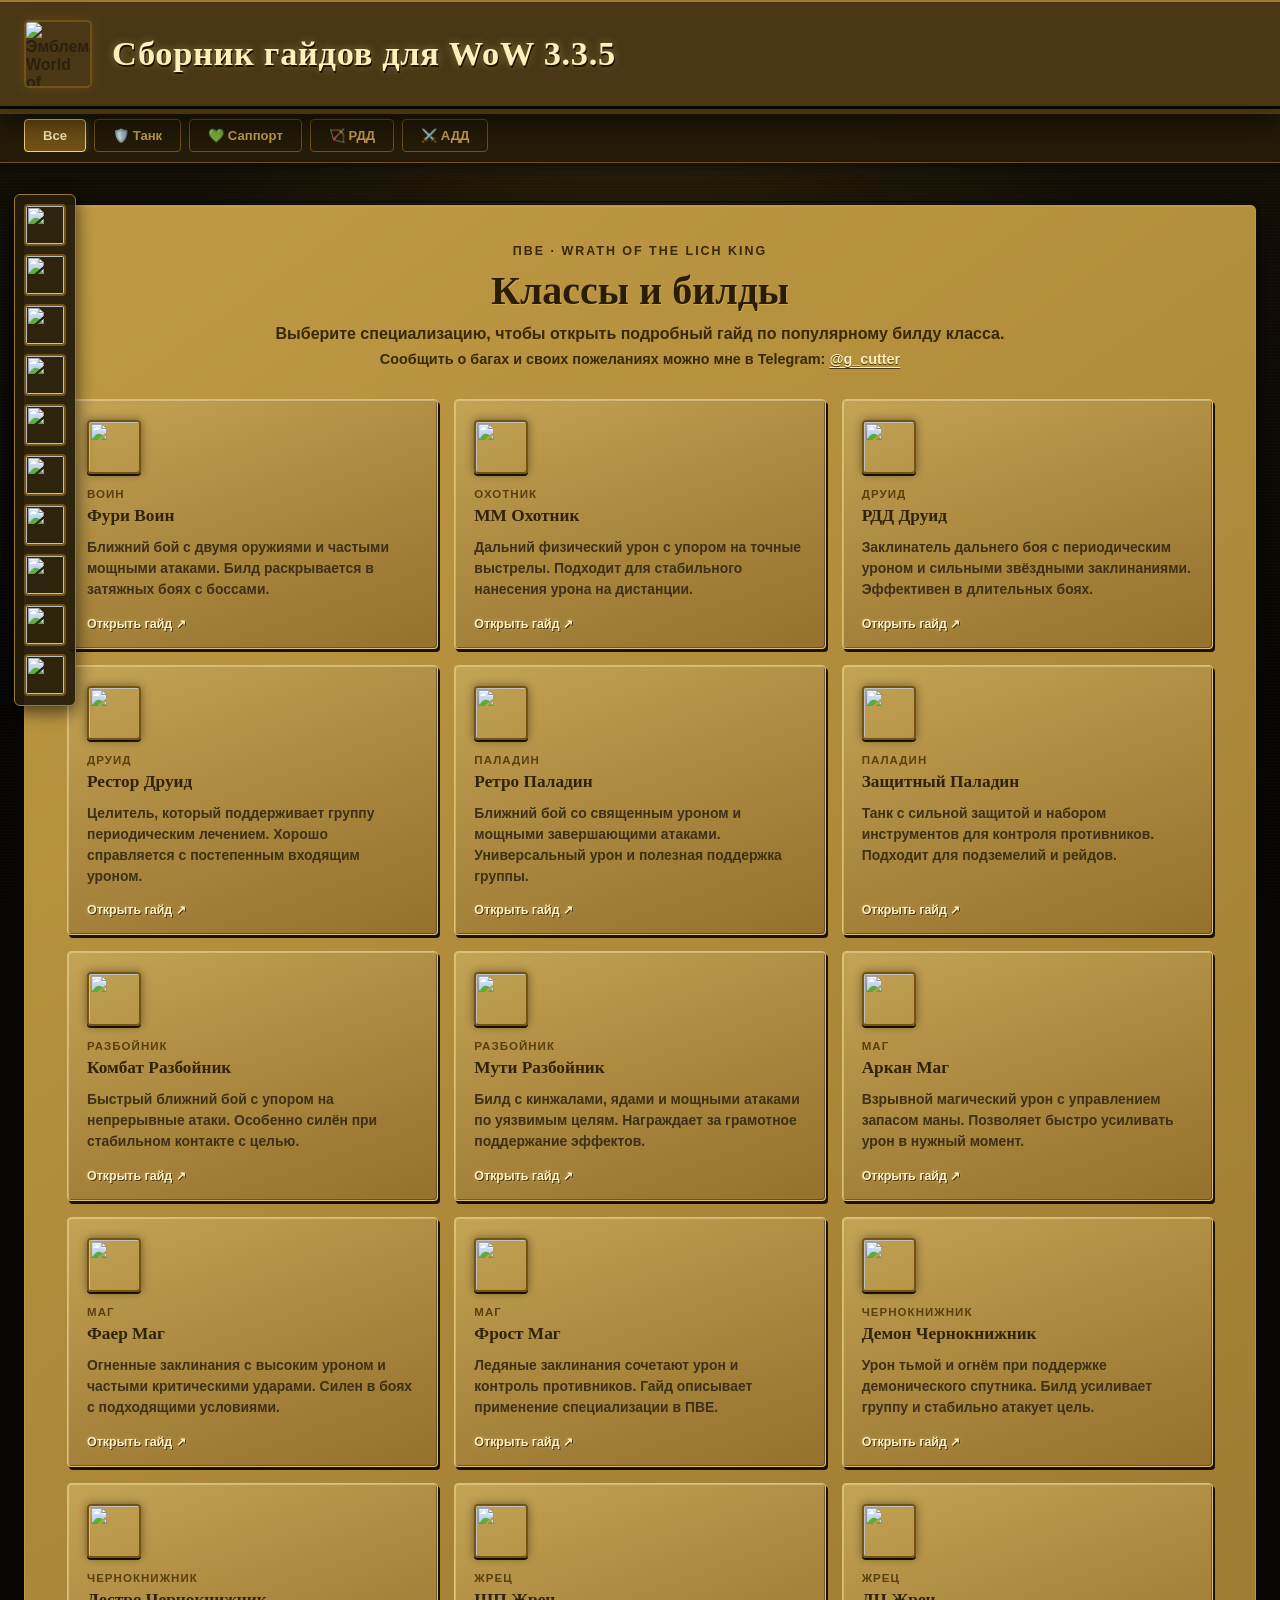
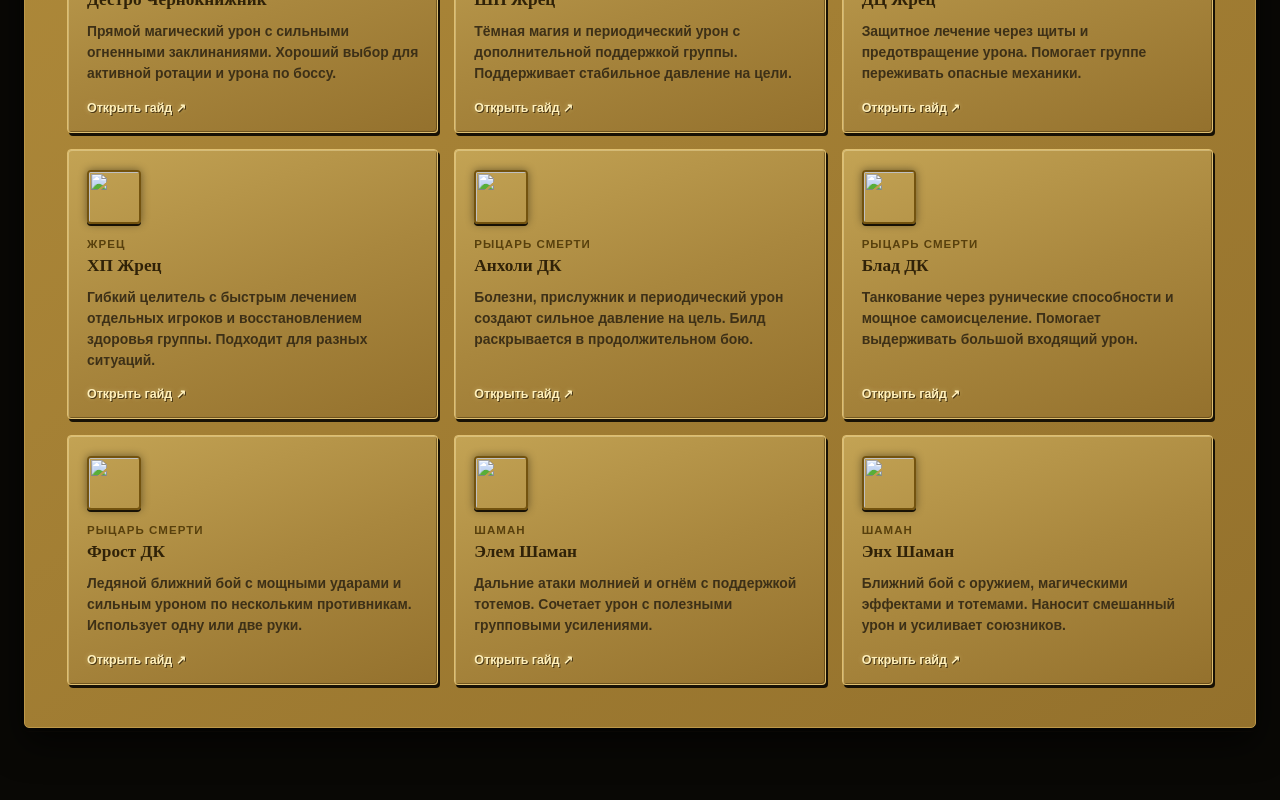
==== index.html @ 057e9c4b "added role searching" ====
<!DOCTYPE html>
<html lang="ru">
<head>
    <meta charset="UTF-8">
    <meta name="viewport" content="width=device-width, initial-scale=1.0">
    <meta name="theme-color" content="#101923">
    <link rel="icon" type="image/svg+xml" href="icon.svg">
    <title>Сборник гайдов для WoW 3.3.5</title>
    <link rel="stylesheet" href="style.css">
    <script src="guides.js" defer></script>
</head>
<body>
    <header class="site-header">
        <div class="header-content">
            <img
                class="site-icon"
                src="https://img.icons8.com/win10/1200/world-of-warcraft.jpg"
                alt="Эмблема World of Warcraft"
            >
            <h1>Сборник гайдов для WoW 3.3.5</h1>
        </div>
    </header>

    <div class="role-filters" id="role-filters" aria-label="Фильтр по роли">
        <div class="role-filters-content">
            <button class="role-btn active" data-role="all">Все</button>
            <button class="role-btn" data-role="танк">🛡️ Танк</button>
            <button class="role-btn" data-role="саппорт">💚 Саппорт</button>
            <button class="role-btn" data-role="рдд">🏹 РДД</button>
            <button class="role-btn" data-role="адд">⚔️ АДД</button>
        </div>
    </div>

    <nav class="class-nav" id="class-nav" aria-label="Переход к гайдам по классам"></nav>

    <main>
        <section class="guide-section" aria-labelledby="guides-title">
            <div class="section-heading">
                <p class="eyebrow">ПВЕ · Wrath of the Lich King</p>
                <h2 id="guides-title">Классы и билды</h2>
                <p class="section-description">Выберите специализацию, чтобы открыть подробный гайд по популярному билду класса.</p>
                <p class="contact-note">Сообщить о багах и своих пожеланиях можно мне в Telegram: <a href="https://t.me/g_cutter" target="_blank" rel="noopener noreferrer">@g_cutter</a></p>
            </div>
            <div class="guide-grid" id="guide-list" aria-label="Список гайдов"></div>
        </section>
    </main>
</body>
</html>
---- style.css ----
:root {
    color-scheme: dark;
    --gold: #775711;
    --gold-light: #2a1d07;
    --ink: #2b210d;
    --muted: #382808;
}

* { box-sizing: border-box; }

html { min-height: 100%; }

html:has(.class-nav-link) { scroll-behavior: smooth; }

body {
    min-height: 100vh;
    margin: 0;
    color: var(--ink);
    font-family: Verdana, Arial, sans-serif;
    font-weight: 600;
    background-color: #090805;
    background-image:
        radial-gradient(ellipse at 50% 0%, rgba(116, 82, 18, .24), transparent 52%),
        repeating-linear-gradient(0deg, rgba(214,170,66,.018) 0 1px, transparent 1px 3px),
        linear-gradient(180deg, #171207, #080704 76%);
    background-attachment: fixed;
}

.site-header {
    position: sticky;
    top: 0;
    z-index: 10;
    padding: 18px 24px;
    background: #493715;
    border-top: 2px solid #9a7a39;
    border-bottom: 3px solid #090704;
    box-shadow: 0 5px 0 rgba(139, 101, 25, .45), 0 12px 30px rgba(0, 0, 0, .65);
}

.role-filters {
    position: sticky;
    top: 109px;
    z-index: 9;
    padding: 10px 24px;
    background: rgba(38, 28, 9, .94);
    border-bottom: 1px solid #725314;
    box-shadow: 0 4px 12px rgba(0, 0, 0, .5);
    backdrop-filter: blur(6px);
}

.role-filters-content {
    width: min(1320px, 100%);
    margin: 0 auto;
    display: flex;
    gap: 8px;
    overflow-x: auto;
}

.role-btn {
    flex: 0 0 auto;
    padding: 8px 18px;
    border: 1px solid #725314;
    border-radius: 4px;
    background: transparent;
    color: #c9a24e;
    font-family: Verdana, Arial, sans-serif;
    font-size: .82rem;
    font-weight: 700;
    cursor: pointer;
    transition: background .15s, border-color .15s, color .15s;
    white-space: nowrap;
}

.role-btn:hover {
    background: rgba(114, 83, 20, .35);
    border-color: #f4d681;
    color: #fff0bb;
}

.role-btn.active {
    background: #725314;
    border-color: #f4d681;
    color: #fff0bb;
    box-shadow: 0 0 8px rgba(244, 214, 129, .25);
}

.role-btn:focus-visible {
    outline: 2px solid #f4d681;
    outline-offset: 2px;
}

.header-content {
    width: min(1320px, 100%);
    margin: 0 auto;
    display: flex;
    align-items: center;
    gap: 20px;
}

.site-icon {
    width: 68px;
    height: 68px;
    flex: 0 0 auto;
    object-fit: cover;
    border: 2px solid #725314;
    border-radius: 5px;
    box-shadow: 0 0 14px rgba(183, 137, 39, .2);
}

h1 {
    min-width: 0;
    margin: 0;
    color: #fff0bb;
    font: 800 clamp(1.25rem, 3vw, 2.15rem)/1.2 Georgia, 'Times New Roman', serif;
    text-shadow: 1px 2px #1b1305, 0 0 10px rgba(255, 222, 143, .35);
    letter-spacing: .02em;
}

main { padding: 42px 24px 72px; }

.class-nav {
    position: fixed;
    z-index: 9;
    top: 50%;
    left: 14px;
    display: flex;
    flex-direction: column;
    gap: 8px;
    max-height: calc(100vh - 32px);
    padding: 9px;
    overflow-y: auto;
    transform: translateY(-50%);
    background: rgba(38, 28, 9, .94);
    border: 1px solid #9a7a39;
    border-radius: 6px;
    box-shadow: 0 5px 18px rgba(0, 0, 0, .65);
}

.class-nav-link { display: block; width: 42px; height: 42px; border: 2px solid #725314; border-radius: 4px; }
.class-nav-link:hover, .class-nav-link:focus-visible { border-color: #f4d681; outline: 2px solid #f4d681; outline-offset: 2px; }
.class-nav-link img { display: block; width: 100%; height: 100%; border-radius: 2px; }
.guide-card[id] { scroll-margin-top: 160px; }

.guide-section {
    width: min(1320px, 100%);
    margin: 0 auto;
    padding: clamp(20px, 3vw, 38px);
    background: linear-gradient(145deg, #c09a43, #94712c);
    border: 1px solid #bd984a;
    outline: 1px solid #090704;
    outline-offset: 3px;
    border-radius: 5px;
    box-shadow: inset 0 1px rgba(255,232,178,.14), 0 15px 35px rgba(0, 0, 0, .65);
}

.section-heading { margin-bottom: 28px; text-align: center; }

.eyebrow {
    margin: 0 0 9px;
    color: #382808;
    font-size: .78rem;
    font-weight: 700;
    letter-spacing: .16em;
    text-transform: uppercase;
}

h2 {
    margin: 0;
    color: var(--gold-light);
    font: 700 clamp(1.7rem, 4vw, 2.5rem)/1.2 Georgia, 'Times New Roman', serif;
    text-shadow: 1px 1px rgba(237, 204, 133, .35);
}

.section-description { margin: 10px 0 0; color: var(--muted); font-weight: 700; }

.contact-note { margin: 8px 0 0; color: var(--muted); font-size: .9rem; font-weight: 700; }
.contact-note a { color: #fff0bb; text-decoration: underline; text-underline-offset: 3px; text-shadow: 0 1px #493715; }
.contact-note a:hover { color: #fff8da; }
.contact-note a:focus-visible { outline: 2px solid var(--gold-light); outline-offset: 3px; }

.guide-grid {
    display: grid;
    grid-template-columns: repeat(3, minmax(0, 1fr));
    gap: 16px;
    padding: 4px;
}

.guide-card {
    min-height: 250px;
    padding: 20px 19px 17px;
    display: flex;
    flex-direction: column;
    align-items: flex-start;
    color: var(--ink);
    text-decoration: none;
    background: linear-gradient(160deg, #c3a354, #a9873e 52%, #94712d);
    border: 1px solid #dfbf70;
    border-radius: 4px;
    box-shadow: inset 1px 1px rgba(255,242,196,.35), inset -1px -1px rgba(57,39,8,.45), 2px 3px 0 #171105;
    transition: transform .15s ease, border-color .15s ease, box-shadow .15s ease, filter .15s ease;
}

.guide-card:hover {
    transform: translateY(-2px);
    border-color: #f4d681;
    filter: brightness(1.07);
    box-shadow: inset 1px 1px rgba(255,242,196,.4), 0 0 13px rgba(181, 132, 29, .32), 2px 4px 0 #171105;
}

.guide-card:focus-visible { outline: 2px solid var(--gold-light); outline-offset: 3px; }

.guide-icon {
    width: 54px;
    height: 54px;
    margin-bottom: 14px;
    border: 2px solid #73530f;
    border-radius: 4px;
    box-shadow: 0 2px 0 #171105, 0 0 9px rgba(0,0,0,.45);
}

.guide-class {
    color: #58400d;
    font-size: .72rem;
    font-weight: 800;
    letter-spacing: .09em;
    text-transform: uppercase;
}

.guide-name {
    margin-top: 5px;
    color: #302208;
    font: 800 1.08rem/1.3 Georgia, 'Times New Roman', serif;
}

.guide-description { margin-top: 10px; color: #3d3017; font-size: .87rem; font-weight: 600; line-height: 1.5; }

.guide-action {
    margin-top: auto;
    padding-top: 15px;
    color: #fff0bb;
    font-size: .78rem;
    font-weight: 800;
    text-shadow: 1px 1px #493715, 0 0 5px rgba(255, 240, 187, .35);
}

.guide-card-text {
    display: flex;
    flex-direction: column;
    flex: 1 1 0%;
    min-width: 0;
}

@media (max-width: 760px) {
    .guide-grid { grid-template-columns: repeat(2, minmax(0, 1fr)); gap: 12px; }
    .class-nav { top: auto; right: 10px; bottom: 10px; left: 10px; flex-direction: row; justify-content: flex-start; max-height: none; overflow-x: auto; overflow-y: hidden; transform: none; }
    .class-nav-link { flex: 0 0 40px; width: 40px; height: 40px; }
    main { padding-bottom: 100px; }
}

@media (max-width: 600px) {
    .site-header { padding: 18px 16px; }
    .header-content { gap: 14px; }
    .site-icon { width: 54px; height: 54px; }
    .role-filters { top: 95px; padding: 8px 12px; }
    .role-btn { padding: 7px 14px; font-size: .78rem; }
    main { padding: 22px 12px 42px; }
    .guide-section { padding: 22px 14px 18px; }
    .section-heading { margin-bottom: 18px; }

    .guide-grid { grid-template-columns: 1fr; gap: 10px; }

    .guide-card {
        flex-direction: row;
        align-items: center;
        min-height: 0;
        padding: 14px;
        gap: 14px;
    }

    .guide-icon {
        width: 64px;
        height: 64px;
        flex: 0 0 64px;
        margin-bottom: 0;
        border-radius: 6px;
    }

    .guide-card-text {
        display: flex;
        flex-direction: column;
        min-width: 0;
        flex: 1 1 0%;
    }

    .guide-name { margin-top: 3px; font-size: 1rem; }
    .guide-description { margin-top: 6px; font-size: .82rem; }
    .guide-action { margin-top: 8px; padding-top: 0; }
}

@media (max-width: 480px) {
    .header-content { gap: 11px; }
    .site-icon { width: 46px; height: 46px; }
    h1 { font-size: clamp(1.1rem, 5vw, 1.4rem); }
    .role-filters { top: 87px; }
    .eyebrow { font-size: .68rem; }
    .section-description { font-size: .9rem; line-height: 1.45; }
    .guide-icon { width: 56px; height: 56px; flex-basis: 56px; }
}

@media (max-width: 390px) {
    .guide-icon { width: 48px; height: 48px; flex-basis: 48px; }
    .guide-name { font-size: .95rem; }
    .guide-description { font-size: .8rem; }
}

@media (prefers-reduced-motion: reduce) {
    html:has(.class-nav-link) { scroll-behavior: auto; }
    *, *::before, *::after { transition-duration: .01ms !important; }
}
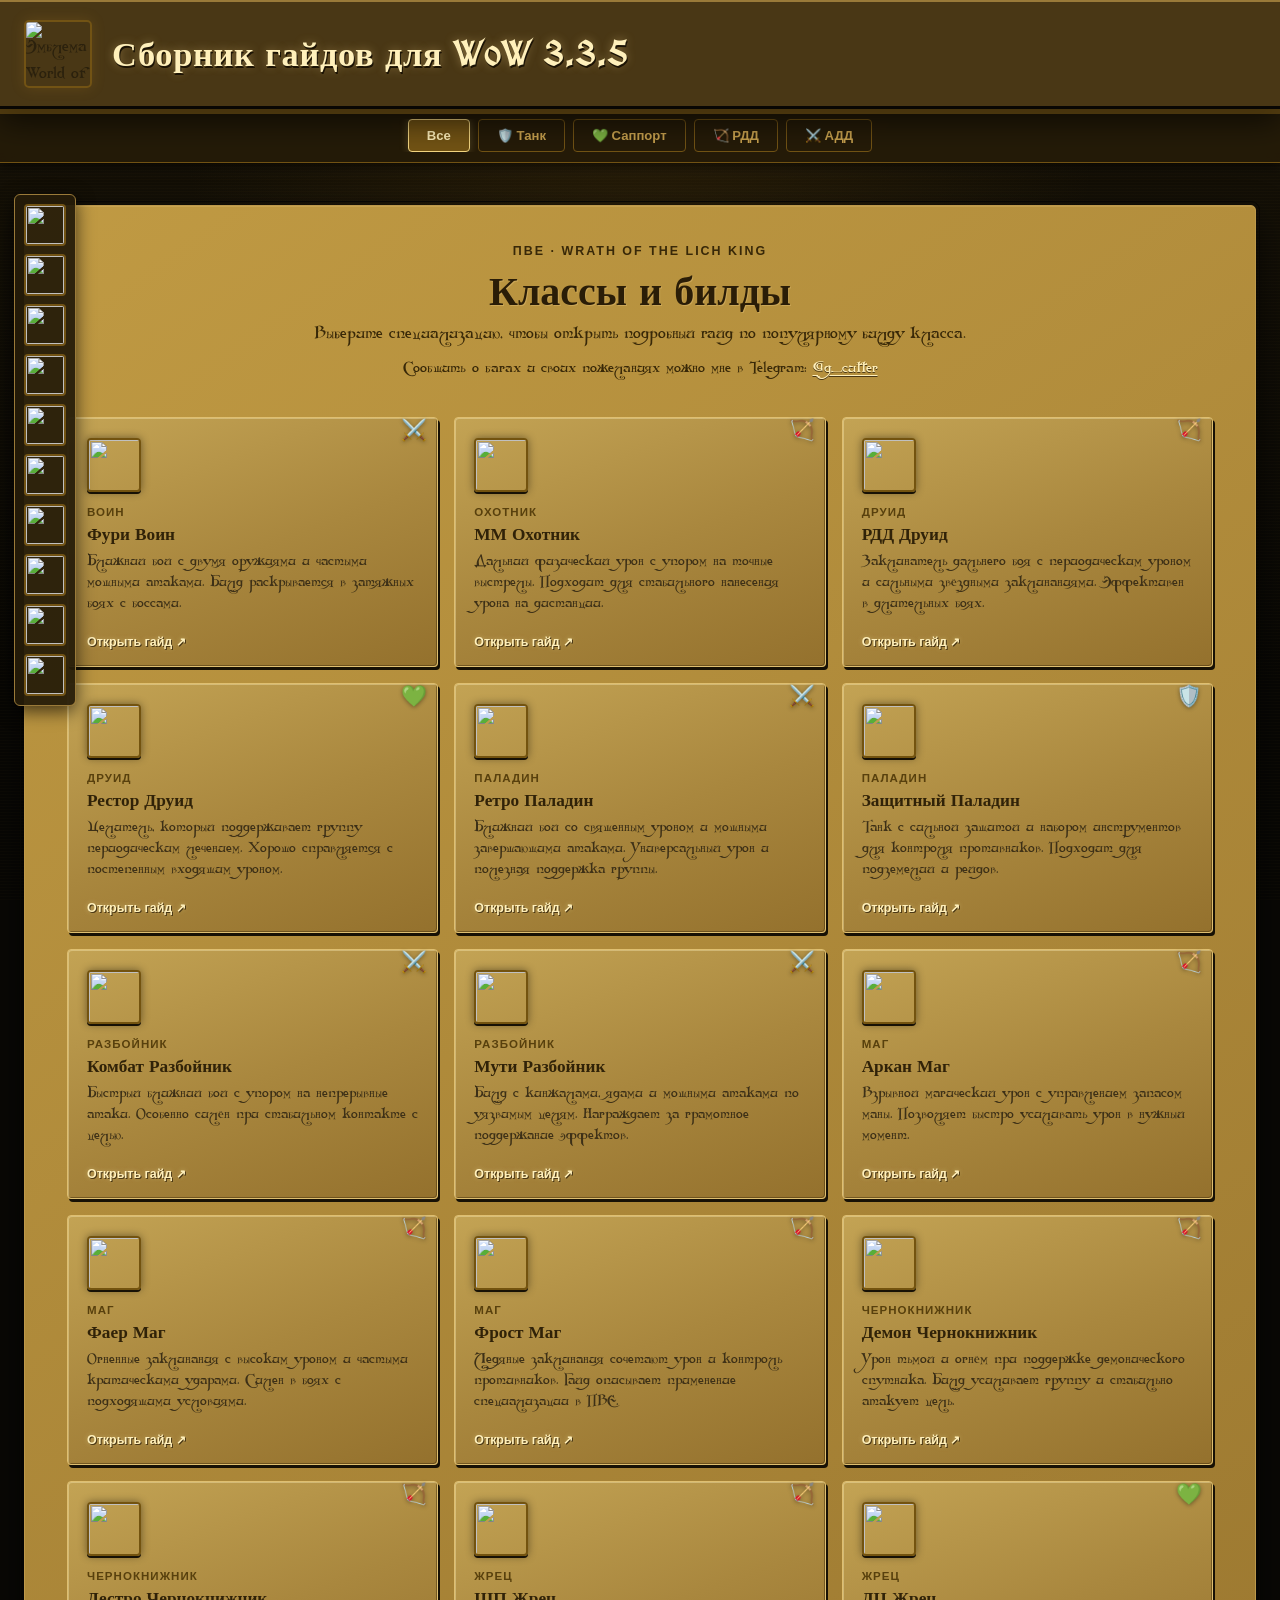
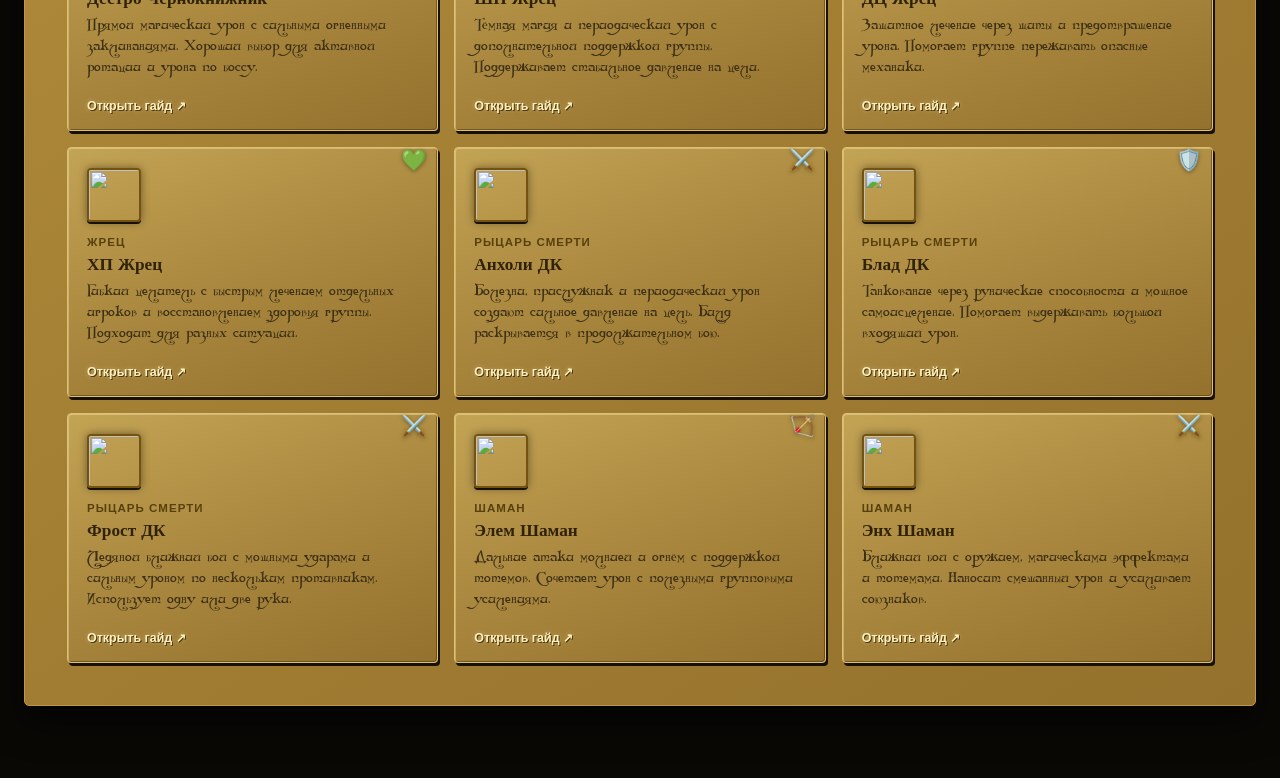
==== commit cb5786a1: "upgraded visuals" ====
--- a/index.html
+++ b/index.html
@@ -6,6 +6,10 @@
     <meta name="theme-color" content="#101923">
     <link rel="icon" type="image/svg+xml" href="icon.svg">
     <title>Сборник гайдов для WoW 3.3.5</title>
+    <link rel="preconnect" href="https://fonts.googleapis.com">
+    <link rel="preconnect" href="https://fonts.gstatic.com" crossorigin>
+    <link rel="stylesheet" href="https://fonts.googleapis.com/css2?family=Cinzel:wght@400;600;700;800;900&family=MedievalSharp&display=swap">
+    <link rel="preload" href="azerothcyrillic.ttf" as="font" type="font/ttf" crossorigin>
     <link rel="stylesheet" href="style.css">
     <script src="guides.js" defer></script>
 </head>
--- a/style.css
+++ b/style.css
@@ -1,9 +1,20 @@
+@font-face {
+    font-family: 'Azeroth Cyrillic';
+    src: local('Azeroth Cyrillic'), local('AzerothCyrillic'), url('azerothcyrillic.ttf') format('truetype');
+    font-weight: 100 900;
+    font-style: normal;
+    font-display: swap;
+}
+
 :root {
     color-scheme: dark;
     --gold: #775711;
     --gold-light: #2a1d07;
     --ink: #2b210d;
     --muted: #382808;
+    --font-title: 'Morpheus', 'MedievalSharp', Georgia, serif;
+    --font-body: 'Azeroth Cyrillic', 'Friz Quadrata TT', 'Cinzel', Georgia, serif;
+    --font-ui: 'Arial Narrow', 'Skurri', Arial, sans-serif;
 }
 
 * { box-sizing: border-box; }
@@ -16,7 +27,7 @@
     min-height: 100vh;
     margin: 0;
     color: var(--ink);
-    font-family: Verdana, Arial, sans-serif;
+    font-family: var(--font-body);
     font-weight: 600;
     background-color: #090805;
     background-image:
@@ -52,6 +63,7 @@
     width: min(1320px, 100%);
     margin: 0 auto;
     display: flex;
+    justify-content: center;
     gap: 8px;
     overflow-x: auto;
 }
@@ -63,7 +75,7 @@
     border-radius: 4px;
     background: transparent;
     color: #c9a24e;
-    font-family: Verdana, Arial, sans-serif;
+    font-family: var(--font-ui);
     font-size: .82rem;
     font-weight: 700;
     cursor: pointer;
@@ -111,7 +123,7 @@
     min-width: 0;
     margin: 0;
     color: #fff0bb;
-    font: 800 clamp(1.25rem, 3vw, 2.15rem)/1.2 Georgia, 'Times New Roman', serif;
+    font: 800 clamp(1.25rem, 3vw, 2.15rem)/1.2 var(--font-title);
     text-shadow: 1px 2px #1b1305, 0 0 10px rgba(255, 222, 143, .35);
     letter-spacing: .02em;
 }
@@ -158,6 +170,7 @@
 .eyebrow {
     margin: 0 0 9px;
     color: #382808;
+    font-family: var(--font-ui);
     font-size: .78rem;
     font-weight: 700;
     letter-spacing: .16em;
@@ -167,7 +180,7 @@
 h2 {
     margin: 0;
     color: var(--gold-light);
-    font: 700 clamp(1.7rem, 4vw, 2.5rem)/1.2 Georgia, 'Times New Roman', serif;
+    font: 700 clamp(1.7rem, 4vw, 2.5rem)/1.2 var(--font-title);
     text-shadow: 1px 1px rgba(237, 204, 133, .35);
 }
 
@@ -186,6 +199,7 @@
 }
 
 .guide-card {
+    position: relative;
     min-height: 250px;
     padding: 20px 19px 17px;
     display: flex;
@@ -220,6 +234,7 @@
 
 .guide-class {
     color: #58400d;
+    font-family: var(--font-ui);
     font-size: .72rem;
     font-weight: 800;
     letter-spacing: .09em;
@@ -229,7 +244,7 @@
 .guide-name {
     margin-top: 5px;
     color: #302208;
-    font: 800 1.08rem/1.3 Georgia, 'Times New Roman', serif;
+    font: 800 1.08rem/1.3 var(--font-title);
 }
 
 .guide-description { margin-top: 10px; color: #3d3017; font-size: .87rem; font-weight: 600; line-height: 1.5; }
@@ -238,9 +253,19 @@
     margin-top: auto;
     padding-top: 15px;
     color: #fff0bb;
+    font-family: var(--font-ui);
     font-size: .78rem;
     font-weight: 800;
     text-shadow: 1px 1px #493715, 0 0 5px rgba(255, 240, 187, .35);
+}
+
+.guide-role-badge {
+    position: absolute;
+    top: 10px;
+    right: 10px;
+    font-size: 1.3rem;
+    line-height: 1;
+    filter: drop-shadow(0 1px 2px rgba(0, 0, 0, .4));
 }
 
 .guide-card-text {
@@ -270,26 +295,36 @@
     .guide-grid { grid-template-columns: 1fr; gap: 10px; }
 
     .guide-card {
-        flex-direction: row;
-        align-items: center;
+        display: grid;
+        grid-template-columns: auto 1fr;
+        grid-template-rows: auto auto;
+        align-items: start;
         min-height: 0;
         padding: 14px;
-        gap: 14px;
+        gap: 4px 14px;
     }
 
+    .guide-role-badge {
+        position: static;
+        grid-column: 1;
+        grid-row: 1;
+        justify-self: center;
+        font-size: 1.15rem;
+    }
+
     .guide-icon {
+        grid-column: 1;
+        grid-row: 2;
         width: 64px;
         height: 64px;
-        flex: 0 0 64px;
         margin-bottom: 0;
         border-radius: 6px;
     }
 
     .guide-card-text {
-        display: flex;
-        flex-direction: column;
-        min-width: 0;
-        flex: 1 1 0%;
+        grid-column: 2;
+        grid-row: 1 / 3;
+        align-self: center;
     }
 
     .guide-name { margin-top: 3px; font-size: 1rem; }
@@ -304,11 +339,11 @@
     .role-filters { top: 87px; }
     .eyebrow { font-size: .68rem; }
     .section-description { font-size: .9rem; line-height: 1.45; }
-    .guide-icon { width: 56px; height: 56px; flex-basis: 56px; }
+    .guide-icon { width: 56px; height: 56px; }
 }
 
 @media (max-width: 390px) {
-    .guide-icon { width: 48px; height: 48px; flex-basis: 48px; }
+    .guide-icon { width: 48px; height: 48px; }
     .guide-name { font-size: .95rem; }
     .guide-description { font-size: .8rem; }
 }
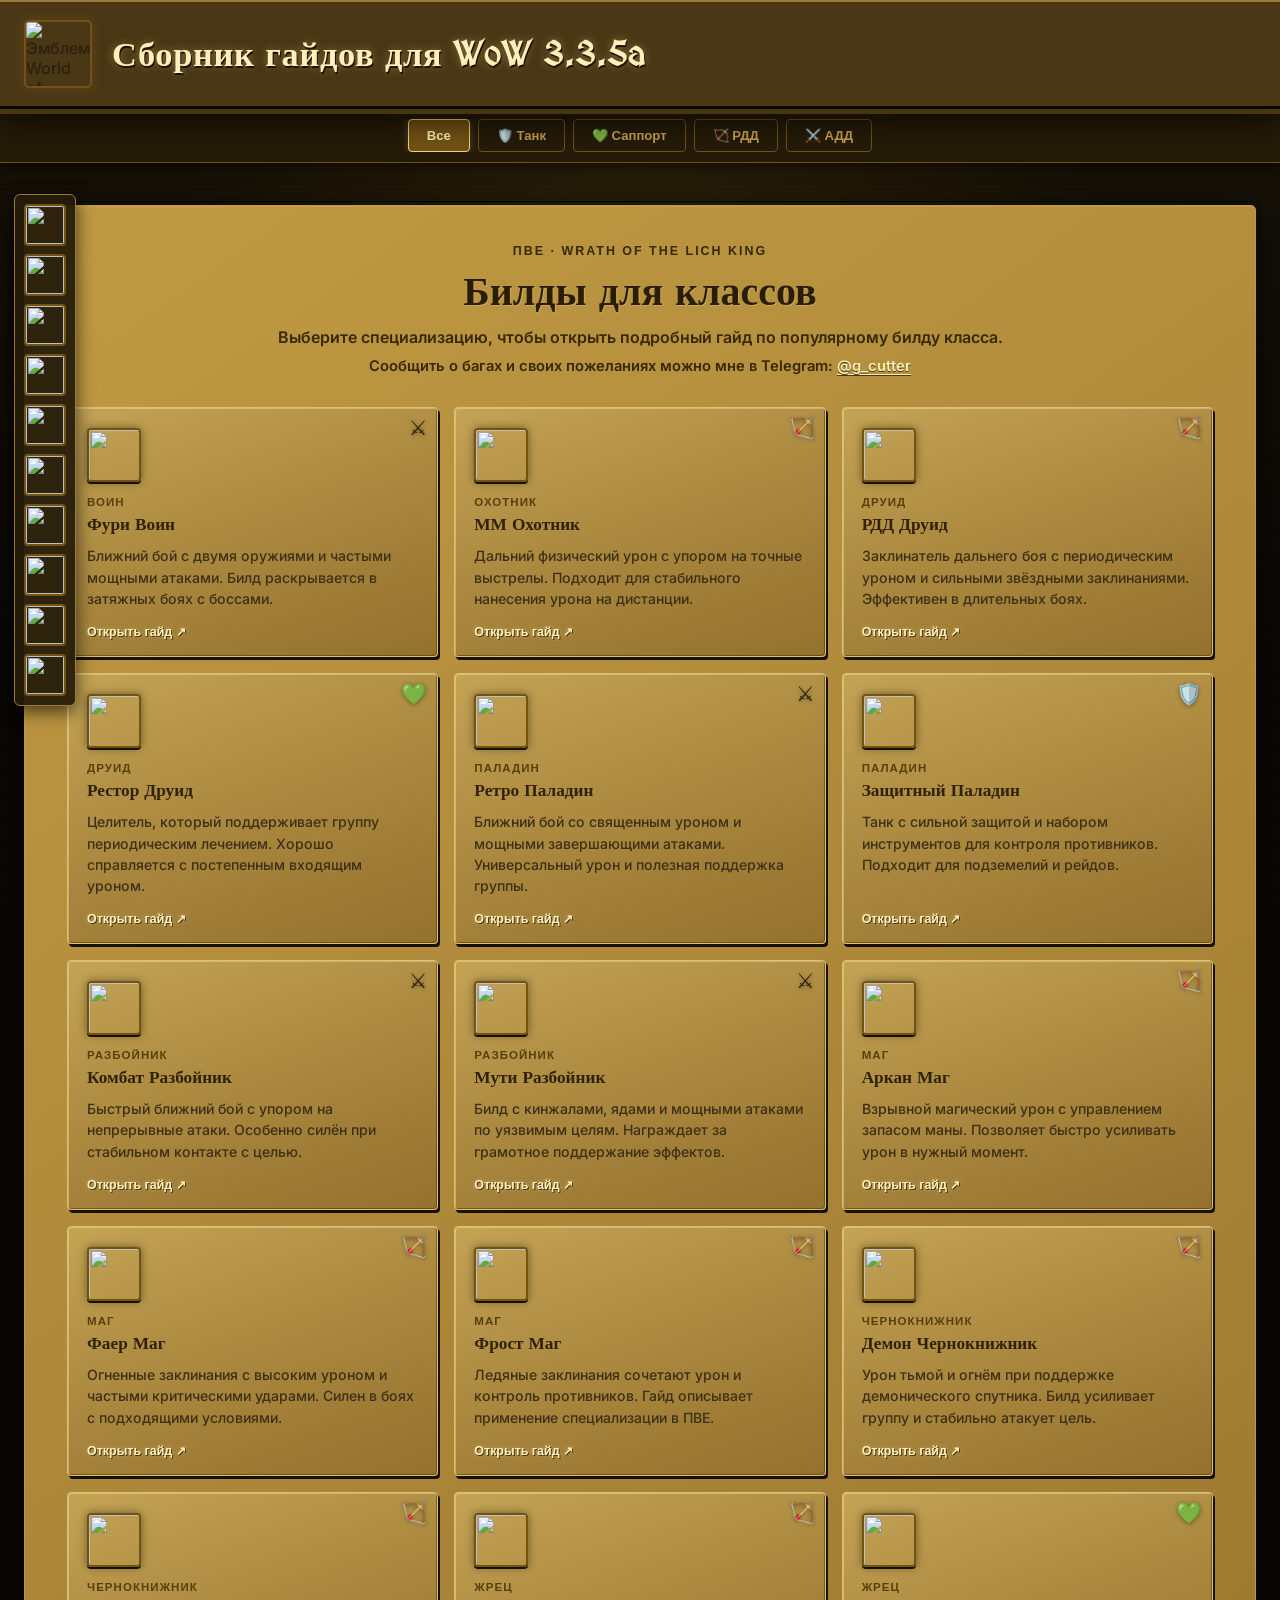
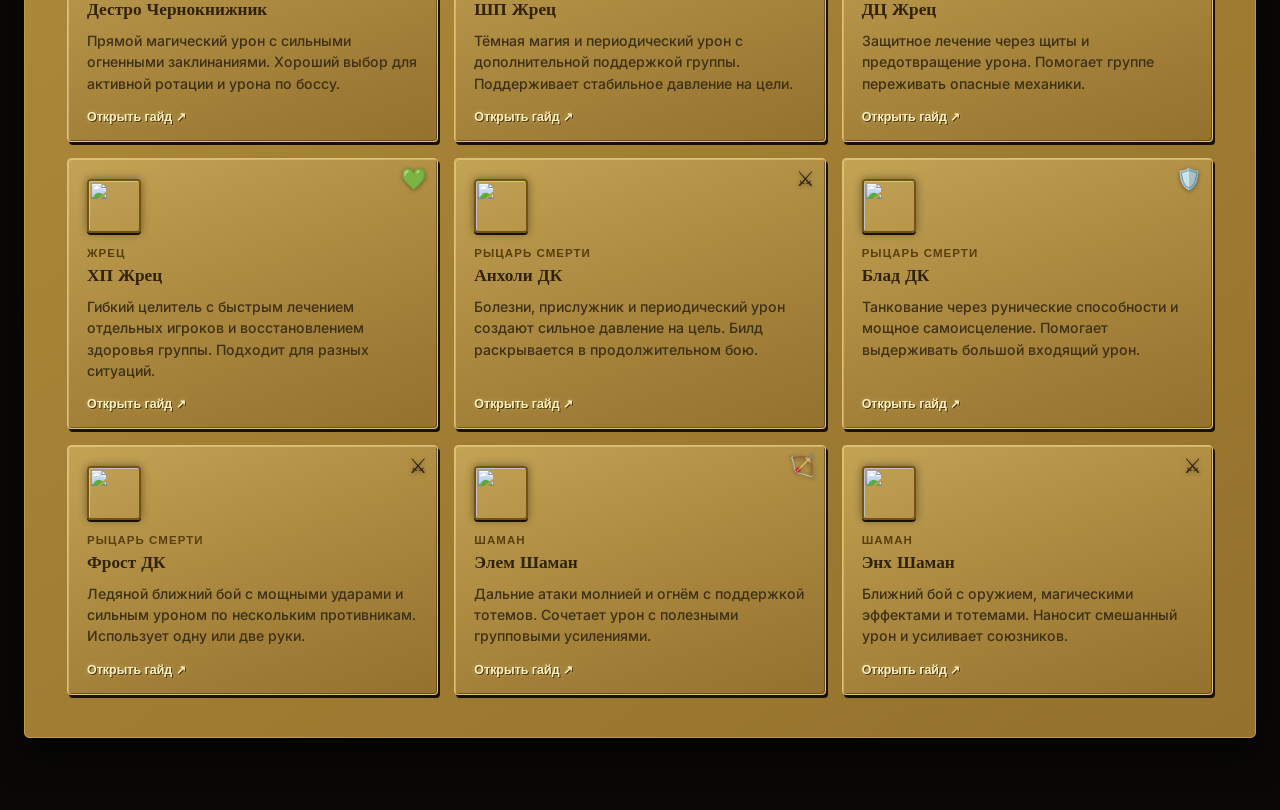
==== commit 1032a30c: "old font used again" ====
--- a/index.html
+++ b/index.html
@@ -8,8 +8,7 @@
     <title>Сборник гайдов для WoW 3.3.5</title>
     <link rel="preconnect" href="https://fonts.googleapis.com">
     <link rel="preconnect" href="https://fonts.gstatic.com" crossorigin>
-    <link rel="stylesheet" href="https://fonts.googleapis.com/css2?family=Cinzel:wght@400;600;700;800;900&family=MedievalSharp&display=swap">
-    <link rel="preload" href="azerothcyrillic.ttf" as="font" type="font/ttf" crossorigin>
+    <link rel="stylesheet" href="https://fonts.googleapis.com/css2?family=Cinzel:wght@400;600;700;800;900&family=Inter:wght@400;500;600;700&family=MedievalSharp&display=swap">
     <link rel="stylesheet" href="style.css">
     <script src="guides.js" defer></script>
 </head>
@@ -21,17 +20,17 @@
                 src="https://img.icons8.com/win10/1200/world-of-warcraft.jpg"
                 alt="Эмблема World of Warcraft"
             >
-            <h1>Сборник гайдов для WoW 3.3.5</h1>
+            <h1>Сборник гайдов для WoW 3.3.5a</h1>
         </div>
     </header>
 
     <div class="role-filters" id="role-filters" aria-label="Фильтр по роли">
         <div class="role-filters-content">
             <button class="role-btn active" data-role="all">Все</button>
-            <button class="role-btn" data-role="танк">🛡️ Танк</button>
-            <button class="role-btn" data-role="саппорт">💚 Саппорт</button>
-            <button class="role-btn" data-role="рдд">🏹 РДД</button>
-            <button class="role-btn" data-role="адд">⚔️ АДД</button>
+            <button class="role-btn" data-role="Танк">🛡️ Танк</button>
+            <button class="role-btn" data-role="Саппорт">💚 Саппорт</button>
+            <button class="role-btn" data-role="РДД">🏹 РДД</button>
+            <button class="role-btn" data-role="АДД">⚔️ АДД</button>
         </div>
     </div>
 
@@ -41,7 +40,7 @@
         <section class="guide-section" aria-labelledby="guides-title">
             <div class="section-heading">
                 <p class="eyebrow">ПВЕ · Wrath of the Lich King</p>
-                <h2 id="guides-title">Классы и билды</h2>
+                <h2 id="guides-title">Билды для классов</h2>
                 <p class="section-description">Выберите специализацию, чтобы открыть подробный гайд по популярному билду класса.</p>
                 <p class="contact-note">Сообщить о багах и своих пожеланиях можно мне в Telegram: <a href="https://t.me/g_cutter" target="_blank" rel="noopener noreferrer">@g_cutter</a></p>
             </div>
--- a/style.css
+++ b/style.css
@@ -1,11 +1,3 @@
-@font-face {
-    font-family: 'Azeroth Cyrillic';
-    src: local('Azeroth Cyrillic'), local('AzerothCyrillic'), url('azerothcyrillic.ttf') format('truetype');
-    font-weight: 100 900;
-    font-style: normal;
-    font-display: swap;
-}
-
 :root {
     color-scheme: dark;
     --gold: #775711;
@@ -13,7 +5,7 @@
     --ink: #2b210d;
     --muted: #382808;
     --font-title: 'Morpheus', 'MedievalSharp', Georgia, serif;
-    --font-body: 'Azeroth Cyrillic', 'Friz Quadrata TT', 'Cinzel', Georgia, serif;
+    --font-body: 'Inter', system-ui, -apple-system, 'Segoe UI', Roboto, Arial, sans-serif;
     --font-ui: 'Arial Narrow', 'Skurri', Arial, sans-serif;
 }
 
@@ -28,7 +20,7 @@
     margin: 0;
     color: var(--ink);
     font-family: var(--font-body);
-    font-weight: 600;
+    font-weight: 500;
     background-color: #090805;
     background-image:
         radial-gradient(ellipse at 50% 0%, rgba(116, 82, 18, .24), transparent 52%),
@@ -184,9 +176,9 @@
     text-shadow: 1px 1px rgba(237, 204, 133, .35);
 }
 
-.section-description { margin: 10px 0 0; color: var(--muted); font-weight: 700; }
-
-.contact-note { margin: 8px 0 0; color: var(--muted); font-size: .9rem; font-weight: 700; }
+.section-description { margin: 10px 0 0; color: var(--muted); font-size: 1rem; font-weight: 600; line-height: 1.5; }
+
+.contact-note { margin: 8px 0 0; color: var(--muted); font-size: .92rem; font-weight: 600; }
 .contact-note a { color: #fff0bb; text-decoration: underline; text-underline-offset: 3px; text-shadow: 0 1px #493715; }
 .contact-note a:hover { color: #fff8da; }
 .contact-note a:focus-visible { outline: 2px solid var(--gold-light); outline-offset: 3px; }
@@ -247,7 +239,7 @@
     font: 800 1.08rem/1.3 var(--font-title);
 }
 
-.guide-description { margin-top: 10px; color: #3d3017; font-size: .87rem; font-weight: 600; line-height: 1.5; }
+.guide-description { margin-top: 10px; color: #3d3017; font-size: .88rem; font-weight: 500; line-height: 1.5; }
 
 .guide-action {
     margin-top: auto;
@@ -328,7 +320,7 @@
     }
 
     .guide-name { margin-top: 3px; font-size: 1rem; }
-    .guide-description { margin-top: 6px; font-size: .82rem; }
+    .guide-description { margin-top: 6px; font-size: .84rem; }
     .guide-action { margin-top: 8px; padding-top: 0; }
 }
 
@@ -338,14 +330,14 @@
     h1 { font-size: clamp(1.1rem, 5vw, 1.4rem); }
     .role-filters { top: 87px; }
     .eyebrow { font-size: .68rem; }
-    .section-description { font-size: .9rem; line-height: 1.45; }
+    .section-description { font-size: .92rem; line-height: 1.45; }
     .guide-icon { width: 56px; height: 56px; }
 }
 
 @media (max-width: 390px) {
     .guide-icon { width: 48px; height: 48px; }
     .guide-name { font-size: .95rem; }
-    .guide-description { font-size: .8rem; }
+    .guide-description { font-size: .82rem; }
 }
 
 @media (prefers-reduced-motion: reduce) {
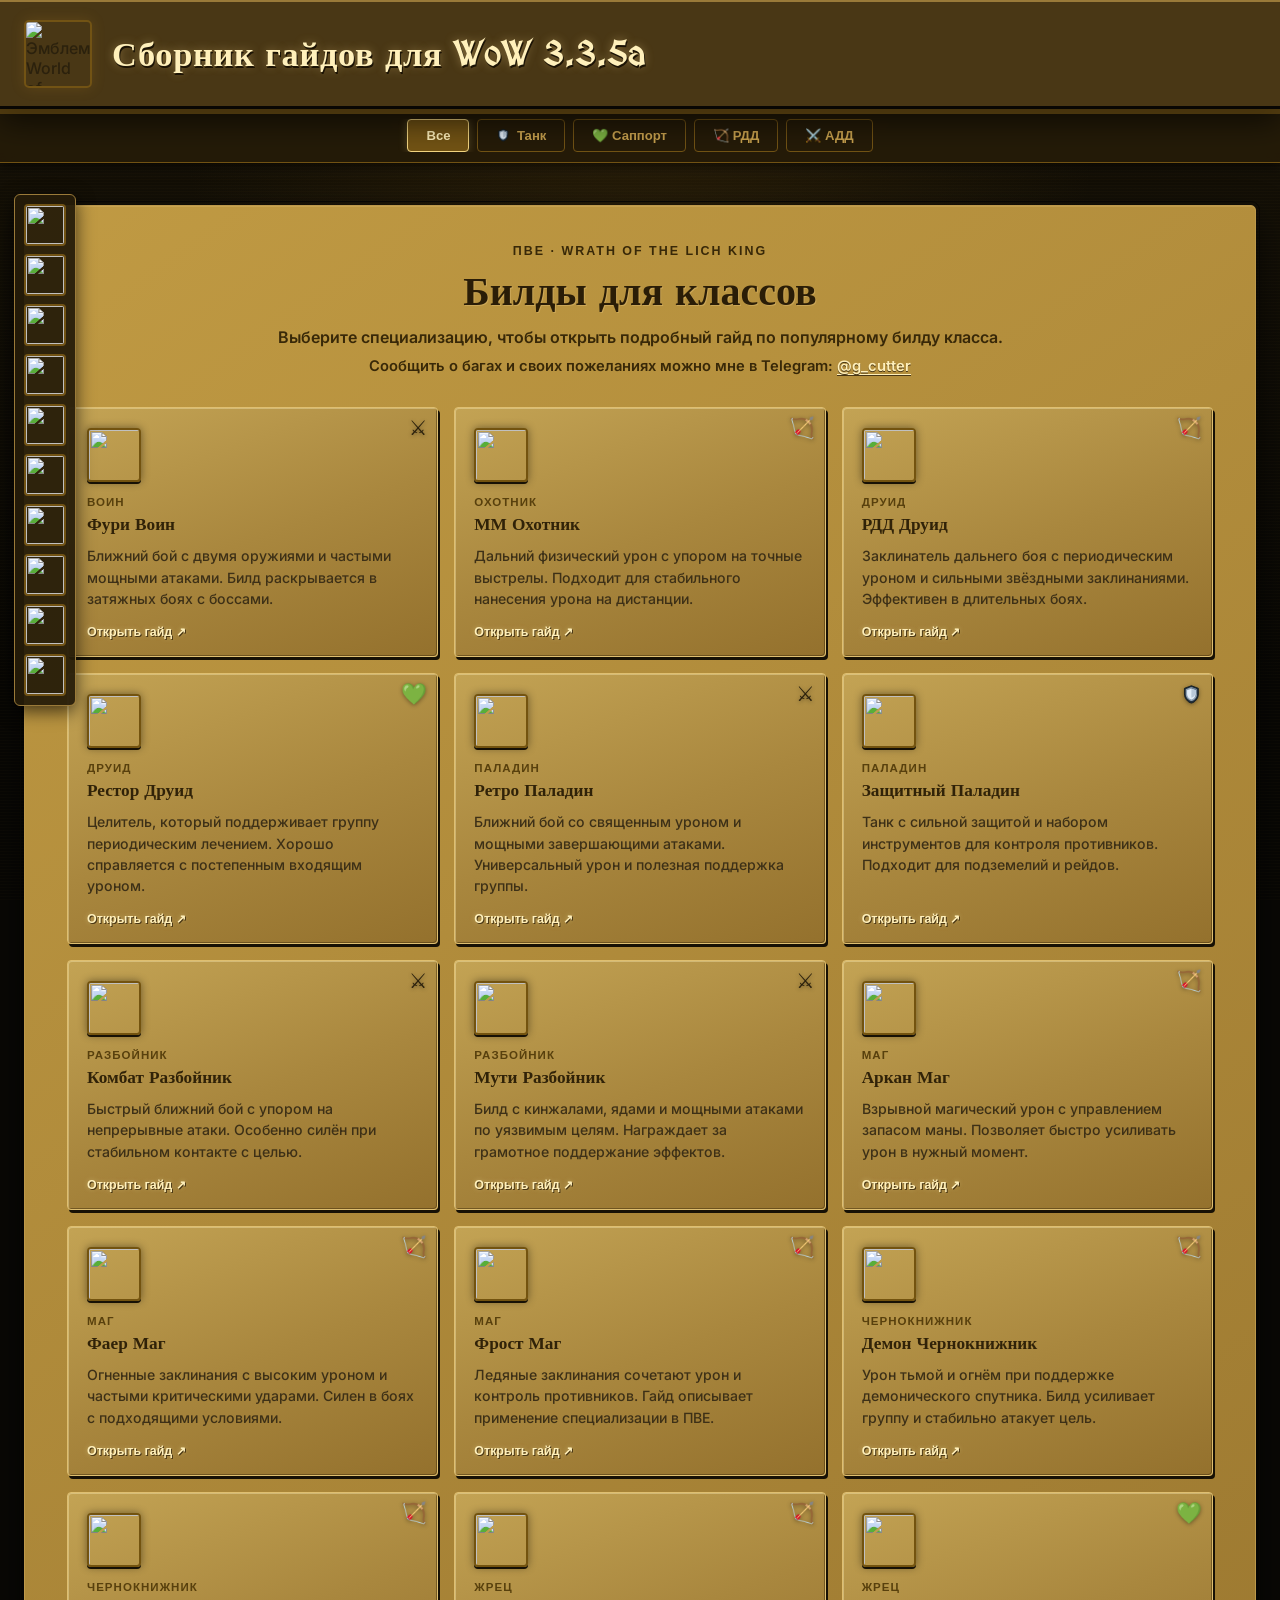
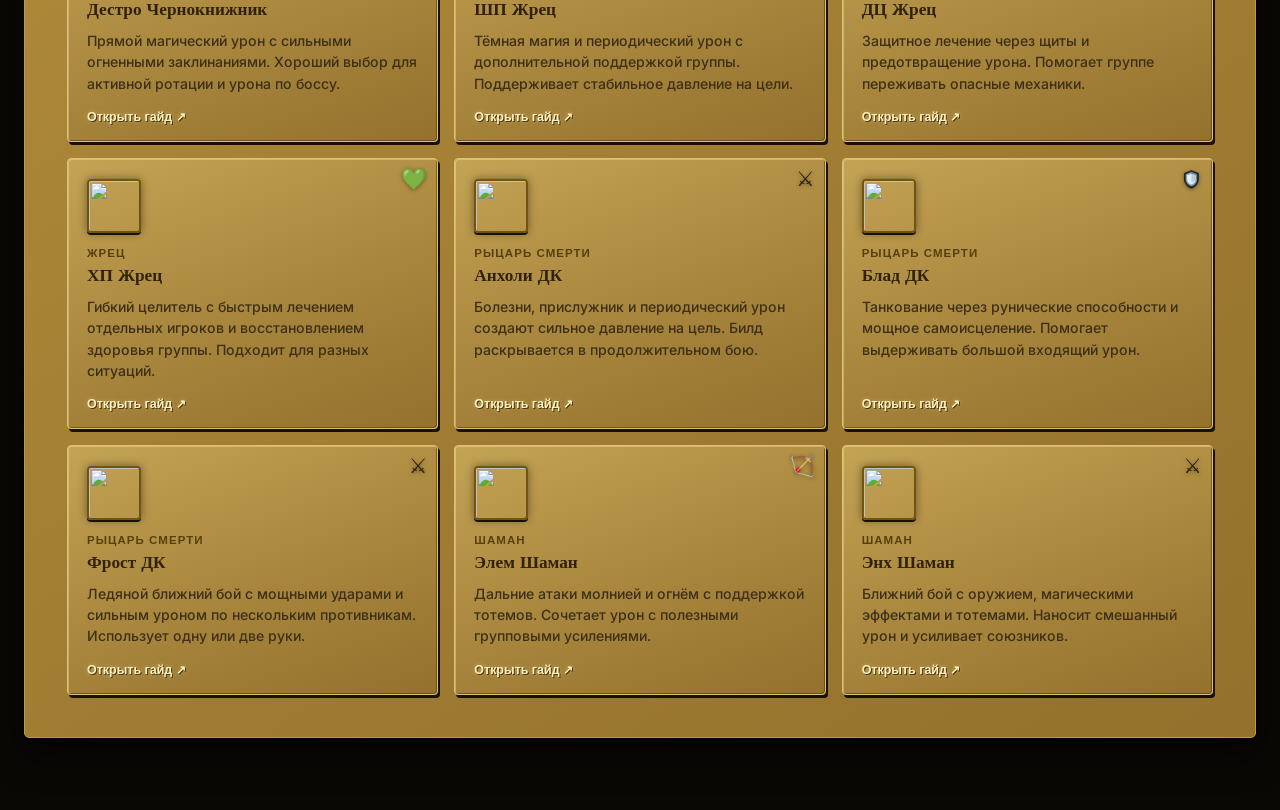
==== commit cdebb65f: "fixed shield icon bug" ====
--- a/index.html
+++ b/index.html
@@ -27,7 +27,7 @@
     <div class="role-filters" id="role-filters" aria-label="Фильтр по роли">
         <div class="role-filters-content">
             <button class="role-btn active" data-role="all">Все</button>
-            <button class="role-btn" data-role="Танк">🛡️ Танк</button>
+            <button class="role-btn" data-role="Танк"><svg class="role-icon-shield" viewBox="0 0 24 24" aria-hidden="true" focusable="false"><path d="M12 2L4 5v6.5C4 16.5 7.5 21 12 22c4.5-1 8-5.5 8-10.5V5l-8-3z" fill="#22303c" stroke="#121b22" stroke-width="1" stroke-linejoin="round"/><path d="M12 3.6L5.5 6v5.5c0 3.8 2.7 7.2 6.5 8.1 3.8-.9 6.5-4.3 6.5-8.2V6L12 3.6z" fill="#8fa1b3"/><path d="M12 3.6v13.6c3.8-.9 6.5-4.3 6.5-8.2V6L12 3.6z" fill="#677b8f"/><path d="M12 5.4L7 7.3v4.2c0 2.9 2.1 5.6 5 6.4 2.9-.8 5-3.5 5-6.4V7.3L12 5.4z" fill="#e2edf7"/><path d="M12 5.4v10.6c2.9-.8 5-3.5 5-6.4V7.3L12 5.4z" fill="#b8c8d8"/></svg> Танк</button>
             <button class="role-btn" data-role="Саппорт">💚 Саппорт</button>
             <button class="role-btn" data-role="РДД">🏹 РДД</button>
             <button class="role-btn" data-role="АДД">⚔️ АДД</button>
--- a/style.css
+++ b/style.css
@@ -62,6 +62,9 @@
 
 .role-btn {
     flex: 0 0 auto;
+    display: inline-flex;
+    align-items: center;
+    gap: 6px;
     padding: 8px 18px;
     border: 1px solid #725314;
     border-radius: 4px;
@@ -75,6 +78,20 @@
     white-space: nowrap;
 }
 
+.role-icon-shield {
+    display: inline-block;
+    vertical-align: -0.12em;
+    flex-shrink: 0;
+    width: 1.1em;
+    height: 1.1em;
+}
+
+.guide-role-badge .role-icon-shield {
+    width: 1em;
+    height: 1em;
+    vertical-align: top;
+}
+
 .role-btn:hover {
     background: rgba(114, 83, 20, .35);
     border-color: #f4d681;
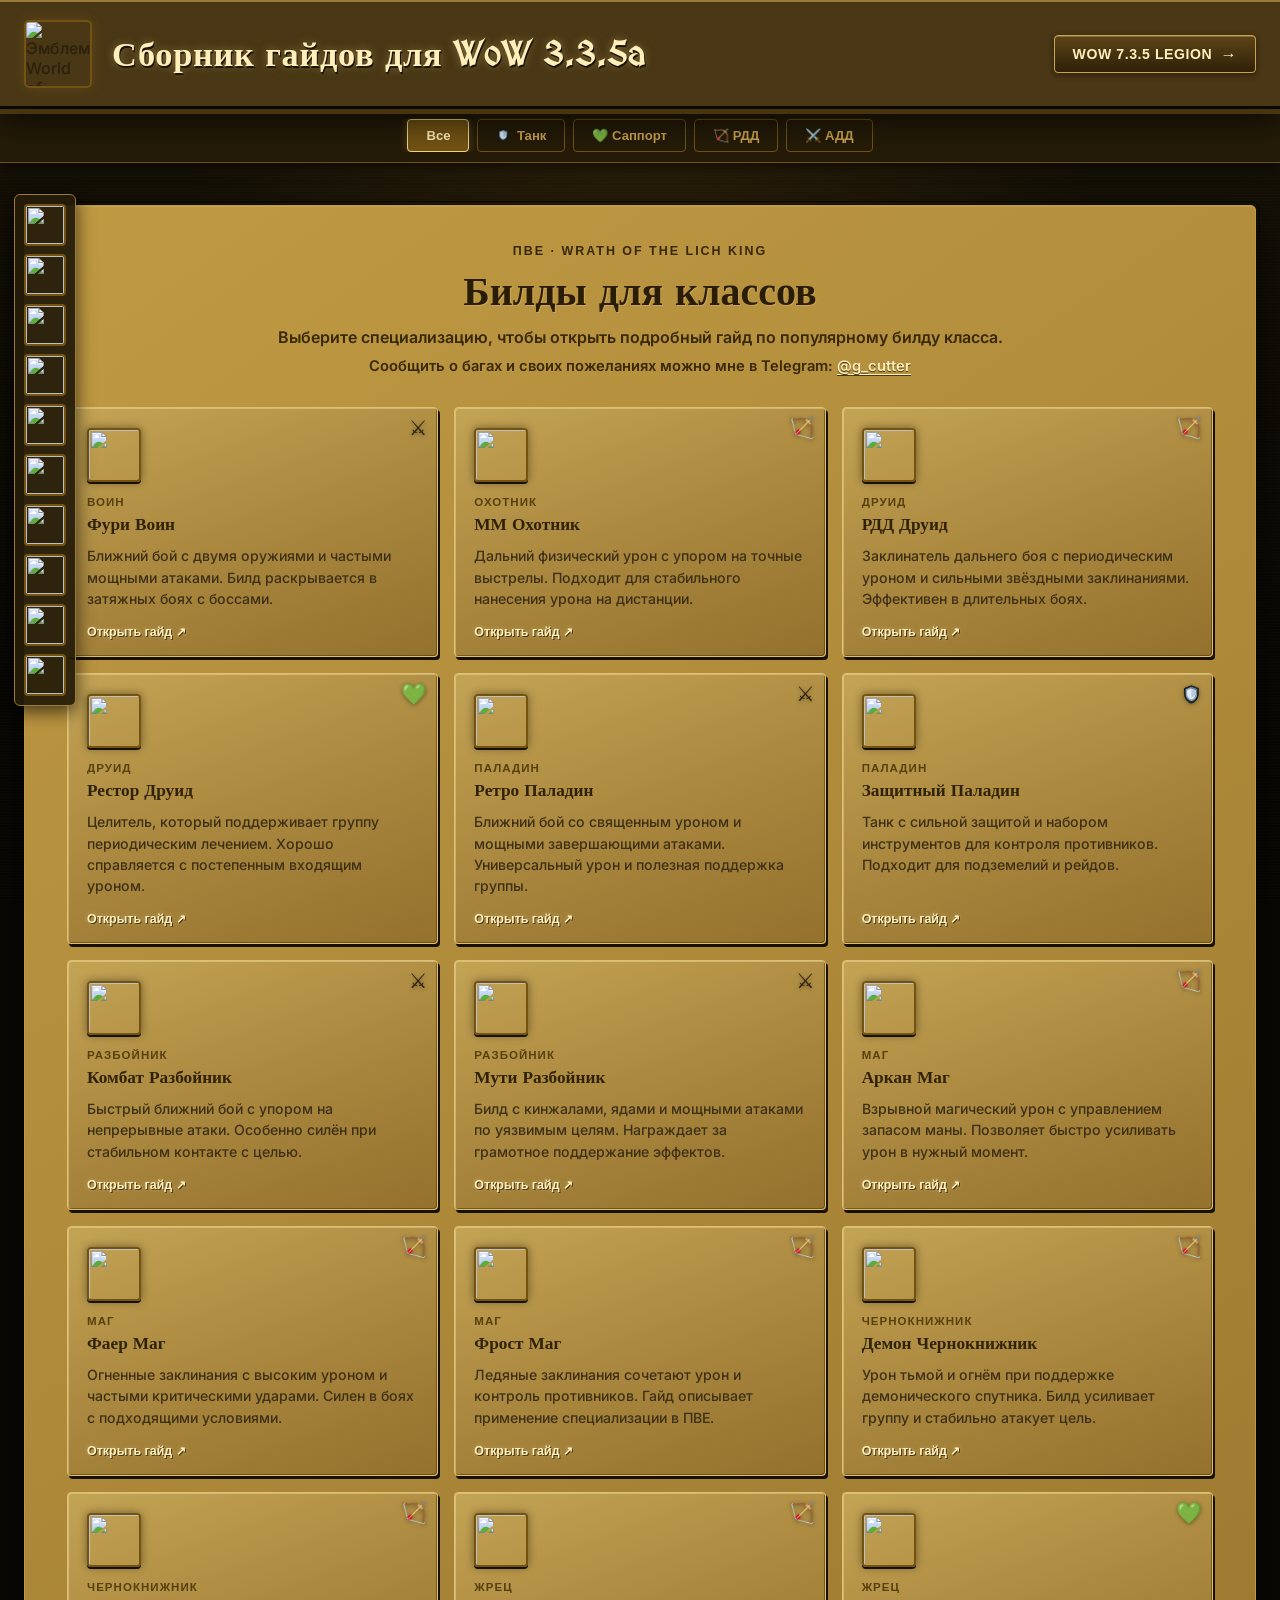
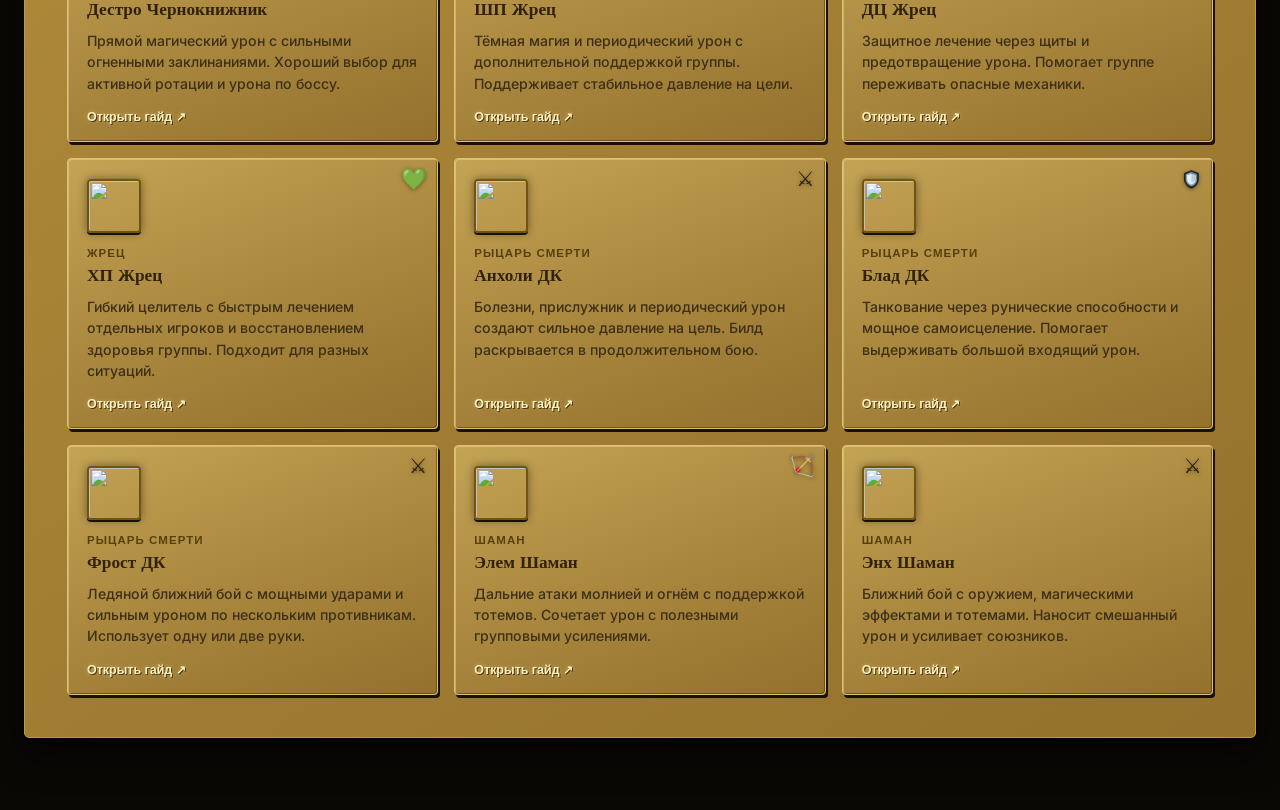
==== commit e3b4b76b: "second page 7.3.5 Legion" ====
--- a/index.html
+++ b/index.html
@@ -15,12 +15,18 @@
 <body>
     <header class="site-header">
         <div class="header-content">
-            <img
-                class="site-icon"
-                src="https://img.icons8.com/win10/1200/world-of-warcraft.jpg"
-                alt="Эмблема World of Warcraft"
-            >
-            <h1>Сборник гайдов для WoW 3.3.5a</h1>
+            <div class="header-brand">
+                <img
+                    class="site-icon"
+                    src="https://img.icons8.com/win10/1200/world-of-warcraft.jpg"
+                    alt="Эмблема World of Warcraft"
+                >
+                <h1>Сборник гайдов для WoW 3.3.5a</h1>
+            </div>
+            <a href="legion.html" class="header-nav-btn" aria-label="Перейти к гайдам для WoW 7.3.5 Legion">
+                <span class="btn-text">WoW 7.3.5 Legion</span>
+                <span class="btn-arrow" aria-hidden="true">→</span>
+            </a>
         </div>
     </header>
 
--- a/style.css
+++ b/style.css
@@ -42,7 +42,7 @@
 
 .role-filters {
     position: sticky;
-    top: 109px;
+    top: var(--header-height, 109px);
     z-index: 9;
     padding: 10px 24px;
     background: rgba(38, 28, 9, .94);
@@ -115,7 +115,83 @@
     margin: 0 auto;
     display: flex;
     align-items: center;
+    justify-content: space-between;
     gap: 20px;
+}
+
+.header-brand {
+    display: flex;
+    align-items: center;
+    gap: 20px;
+    min-width: 0;
+}
+
+.header-nav-btn {
+    display: inline-flex;
+    align-items: center;
+    gap: 8px;
+    padding: 10px 18px;
+    background: linear-gradient(180deg, #5c4416 0%, #2f2108 100%);
+    border: 1px solid #c9a24e;
+    border-radius: 4px;
+    color: #fff0bb;
+    font-family: var(--font-ui);
+    font-size: .88rem;
+    font-weight: 700;
+    letter-spacing: .04em;
+    text-transform: uppercase;
+    text-decoration: none;
+    box-shadow: 0 2px 6px rgba(0, 0, 0, .4), inset 0 1px 0 rgba(255, 240, 187, .25);
+    transition: background .2s ease, border-color .2s ease, transform .15s ease, box-shadow .2s ease, color .2s ease;
+    white-space: nowrap;
+    cursor: pointer;
+    flex-shrink: 0;
+}
+
+.header-nav-btn:hover {
+    background: linear-gradient(180deg, #785a20 0%, #44310d 100%);
+    border-color: #f4d681;
+    color: #ffffff;
+    box-shadow: 0 0 14px rgba(244, 214, 129, .4), 0 3px 8px rgba(0, 0, 0, .5);
+    transform: translateY(-1px);
+}
+
+.header-nav-btn:active {
+    transform: translateY(1px);
+    box-shadow: 0 1px 3px rgba(0, 0, 0, .6);
+}
+
+.header-nav-btn:focus-visible {
+    outline: 2px solid #f4d681;
+    outline-offset: 3px;
+}
+
+.btn-arrow {
+    display: inline-block;
+    font-size: 1.15em;
+    line-height: 1;
+    transition: transform .15s ease;
+}
+
+.header-nav-btn:hover .btn-arrow {
+    transform: translateX(3px);
+}
+
+.header-nav-btn.btn-back:hover .btn-arrow {
+    transform: translateX(-3px);
+}
+
+.empty-role-notice {
+    padding: 36px 20px;
+    text-align: center;
+    color: var(--muted);
+    font-size: 1.05rem;
+    font-weight: 600;
+    font-style: italic;
+    background: rgba(43, 33, 13, 0.15);
+    border: 1px dashed #725314;
+    border-radius: 4px;
+    margin-top: 10px;
 }
 
 .site-icon {
@@ -292,10 +368,12 @@
 }
 
 @media (max-width: 600px) {
-    .site-header { padding: 18px 16px; }
+    .site-header { padding: 14px 16px; }
     .header-content { gap: 14px; }
-    .site-icon { width: 54px; height: 54px; }
-    .role-filters { top: 95px; padding: 8px 12px; }
+    .header-brand { gap: 14px; }
+    .site-icon { width: 52px; height: 52px; }
+    .header-nav-btn { padding: 8px 14px; font-size: .8rem; }
+    .role-filters { top: var(--header-height, 95px); padding: 8px 12px; }
     .role-btn { padding: 7px 14px; font-size: .78rem; }
     main { padding: 22px 12px 42px; }
     .guide-section { padding: 22px 14px 18px; }
@@ -342,10 +420,12 @@
 }
 
 @media (max-width: 480px) {
-    .header-content { gap: 11px; }
+    .header-content { flex-direction: column; align-items: stretch; gap: 12px; }
+    .header-brand { gap: 11px; }
     .site-icon { width: 46px; height: 46px; }
     h1 { font-size: clamp(1.1rem, 5vw, 1.4rem); }
-    .role-filters { top: 87px; }
+    .header-nav-btn { justify-content: center; width: 100%; }
+    .role-filters { top: var(--header-height, 87px); }
     .eyebrow { font-size: .68rem; }
     .section-description { font-size: .92rem; line-height: 1.45; }
     .guide-icon { width: 56px; height: 56px; }
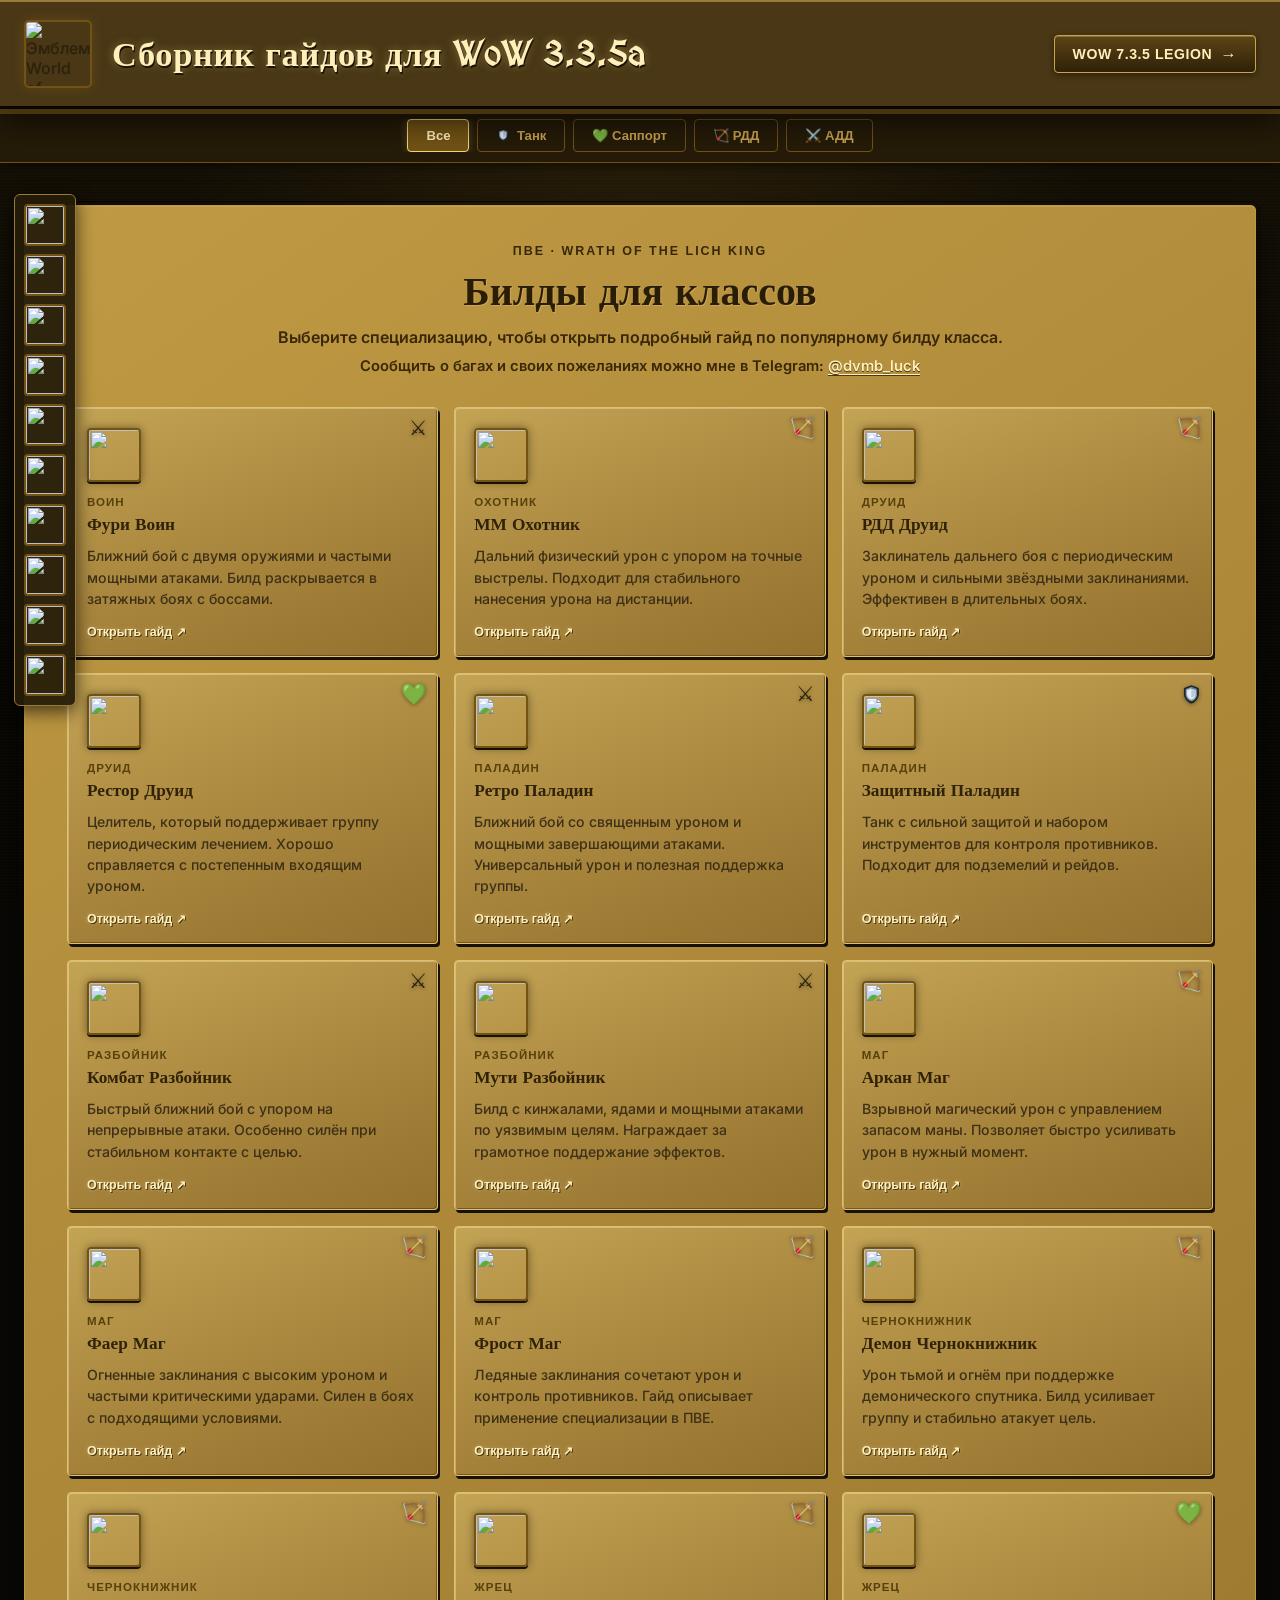
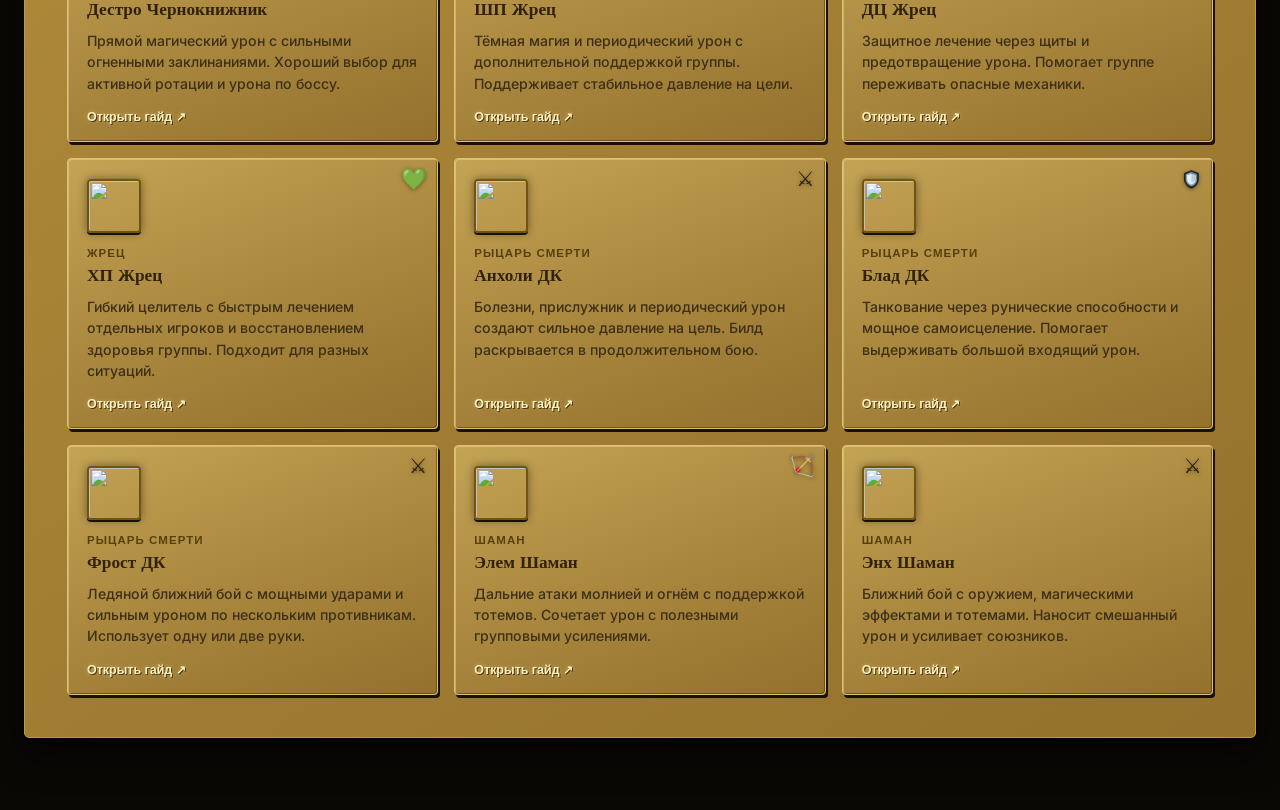
==== commit dcf2f174: "TG username upd" ====
--- a/index.html
+++ b/index.html
@@ -48,7 +48,7 @@
                 <p class="eyebrow">ПВЕ · Wrath of the Lich King</p>
                 <h2 id="guides-title">Билды для классов</h2>
                 <p class="section-description">Выберите специализацию, чтобы открыть подробный гайд по популярному билду класса.</p>
-                <p class="contact-note">Сообщить о багах и своих пожеланиях можно мне в Telegram: <a href="https://t.me/g_cutter" target="_blank" rel="noopener noreferrer">@g_cutter</a></p>
+                <p class="contact-note">Сообщить о багах и своих пожеланиях можно мне в Telegram: <a href="https://t.me/dvmb_luck" target="_blank" rel="noopener noreferrer">@dvmb_luck</a></p>
             </div>
             <div class="guide-grid" id="guide-list" aria-label="Список гайдов"></div>
         </section>
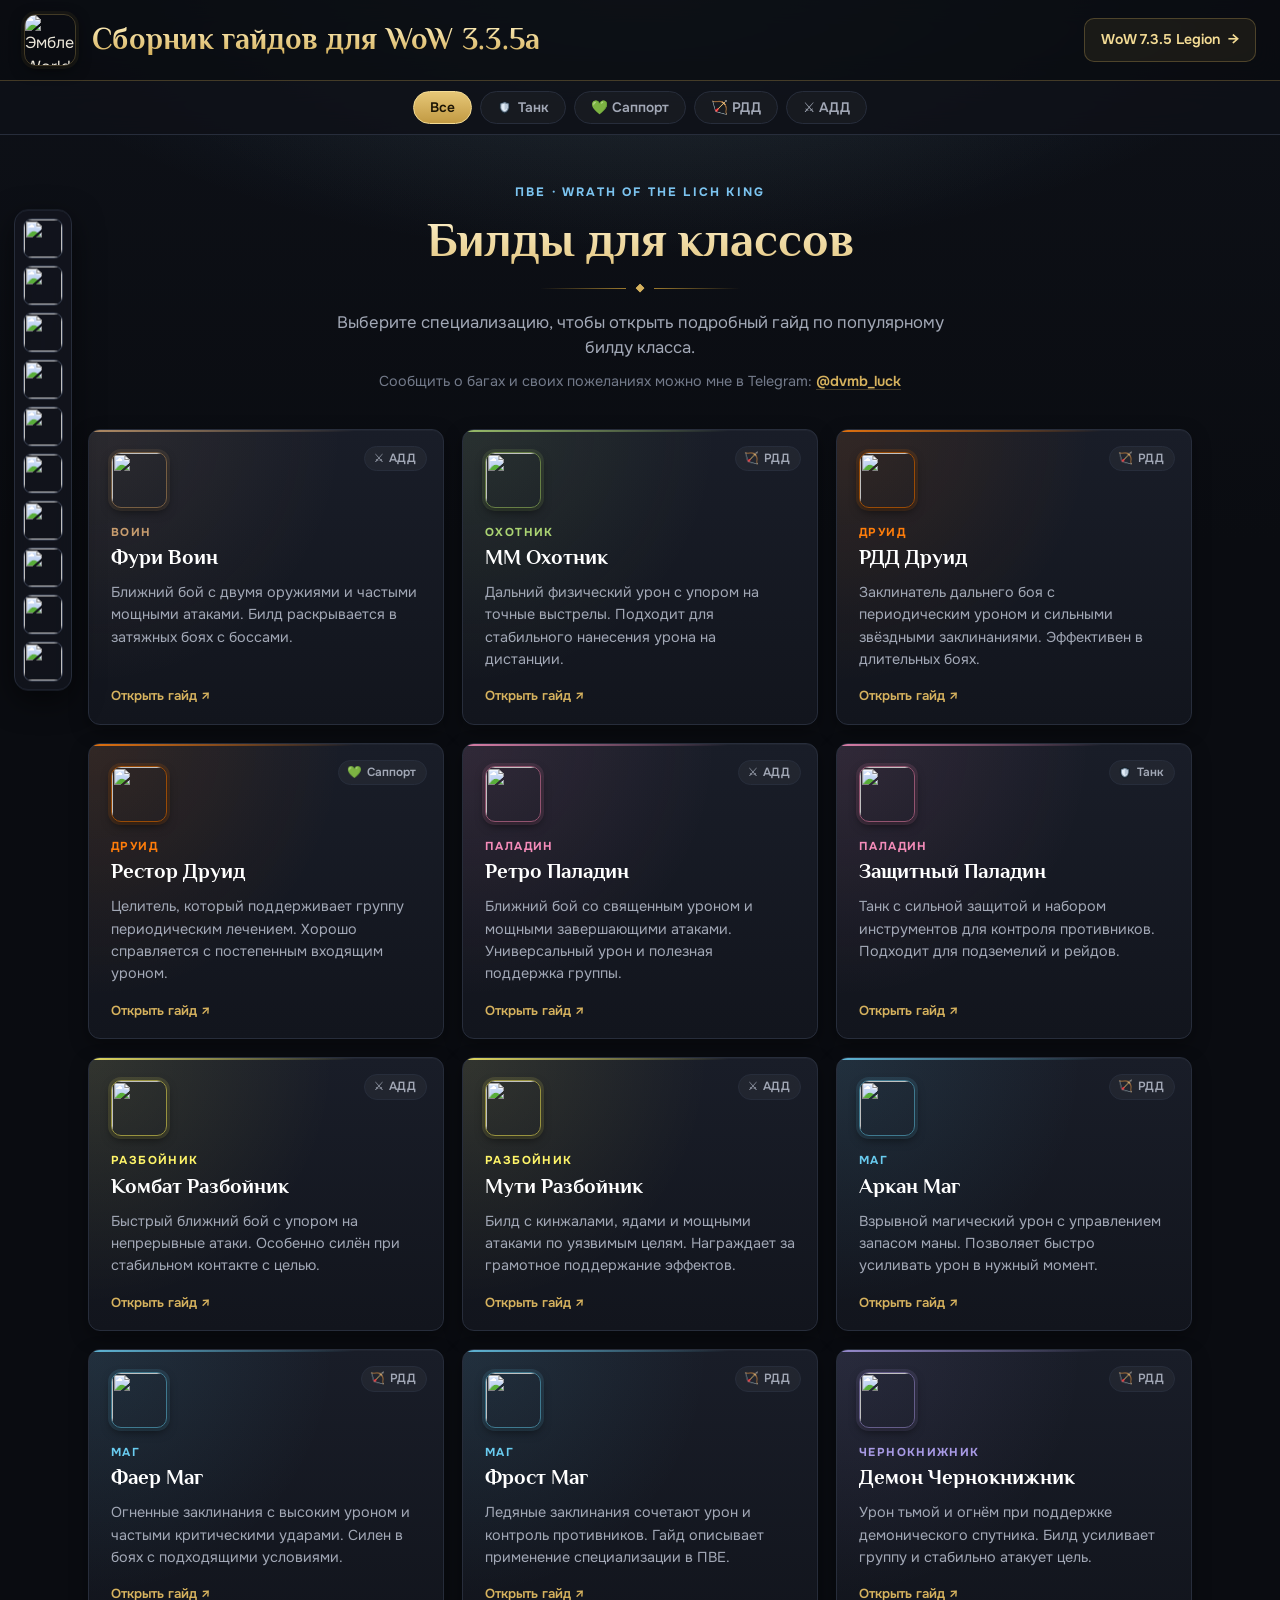
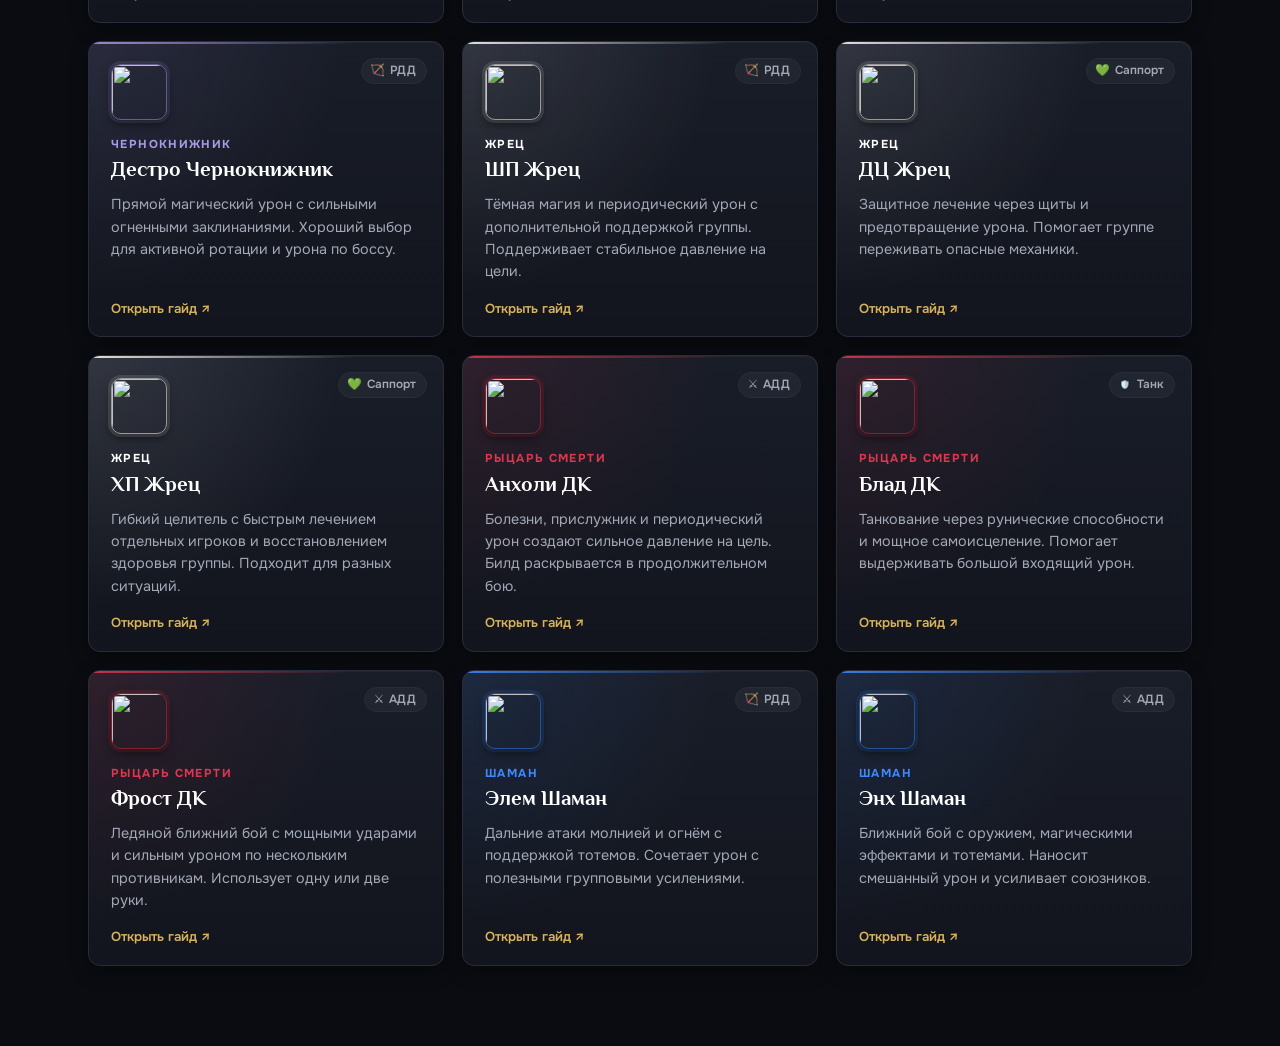
==== commit 0e45fbde: "site redesign, 7.3.5 all specs guides Co-Authored-By: Claude Opus 5.5 <noreply@anthropic.com>" ====
--- a/index.html
+++ b/index.html
@@ -1,14 +1,14 @@
 <!DOCTYPE html>
-<html lang="ru">
+<html lang="ru" data-expansion="wotlk">
 <head>
     <meta charset="UTF-8">
     <meta name="viewport" content="width=device-width, initial-scale=1.0">
-    <meta name="theme-color" content="#101923">
+    <meta name="theme-color" content="#0a0c11">
     <link rel="icon" type="image/svg+xml" href="icon.svg">
     <title>Сборник гайдов для WoW 3.3.5</title>
     <link rel="preconnect" href="https://fonts.googleapis.com">
     <link rel="preconnect" href="https://fonts.gstatic.com" crossorigin>
-    <link rel="stylesheet" href="https://fonts.googleapis.com/css2?family=Cinzel:wght@400;600;700;800;900&family=Inter:wght@400;500;600;700&family=MedievalSharp&display=swap">
+    <link rel="stylesheet" href="https://fonts.googleapis.com/css2?family=Onest:wght@400;500;600;700&family=Philosopher:wght@400;700&display=swap">
     <link rel="stylesheet" href="style.css">
     <script src="guides.js" defer></script>
 </head>
--- a/style.css
+++ b/style.css
@@ -1,113 +1,86 @@
 :root {
     color-scheme: dark;
-    --gold: #775711;
-    --gold-light: #2a1d07;
-    --ink: #2b210d;
-    --muted: #382808;
-    --font-title: 'Morpheus', 'MedievalSharp', Georgia, serif;
-    --font-body: 'Inter', system-ui, -apple-system, 'Segoe UI', Roboto, Arial, sans-serif;
-    --font-ui: 'Arial Narrow', 'Skurri', Arial, sans-serif;
+
+    /* Поверхности */
+    --bg: #0a0c11;
+    --surface: #12151d;
+    --surface-2: #191d28;
+    --border: #272d3b;
+    --border-strong: #3a4254;
+
+    /* Текст */
+    --text: #ece7da;
+    --muted: #a2a8b6;
+    --dim: #737a8a;
+
+    /* Золото — основной акцент сайта */
+    --gold: #d6b25e;
+    --gold-bright: #f4dc95;
+    --gold-deep: #9c7a2e;
+    --gold-line: rgba(214, 178, 94, .28);
+
+    /* Акцент дополнения (переопределяется ниже) */
+    --accent: #7cc4f0;
+    --accent-glow: rgba(88, 160, 220, .20);
+
+    /* Цвет класса по умолчанию — задаётся карточке из JS */
+    --class-color: var(--gold);
+
+    --radius: 12px;
+    --font-title: 'Philosopher', 'Georgia', serif;
+    --font-body: 'Onest', system-ui, -apple-system, 'Segoe UI', Roboto, Arial, sans-serif;
+}
+
+/* Wrath of the Lich King — ледяной синий */
+:root[data-expansion="wotlk"] {
+    --accent: #7cc4f0;
+    --accent-glow: rgba(88, 160, 220, .20);
+}
+
+/* Legion — зелень Скверны */
+:root[data-expansion="legion"] {
+    --accent: #a6e05a;
+    --accent-glow: rgba(120, 200, 50, .16);
 }
 
 * { box-sizing: border-box; }
 
-html { min-height: 100%; }
+html {
+    min-height: 100%;
+    scrollbar-color: var(--border-strong) var(--bg);
+}
 
 html:has(.class-nav-link) { scroll-behavior: smooth; }
+
+::selection { background: rgba(214, 178, 94, .35); color: #fff; }
 
 body {
     min-height: 100vh;
     margin: 0;
-    color: var(--ink);
+    color: var(--text);
     font-family: var(--font-body);
-    font-weight: 500;
-    background-color: #090805;
+    font-weight: 400;
+    line-height: 1.5;
+    -webkit-font-smoothing: antialiased;
+    background-color: var(--bg);
     background-image:
-        radial-gradient(ellipse at 50% 0%, rgba(116, 82, 18, .24), transparent 52%),
-        repeating-linear-gradient(0deg, rgba(214,170,66,.018) 0 1px, transparent 1px 3px),
-        linear-gradient(180deg, #171207, #080704 76%);
+        radial-gradient(ellipse 80% 55% at 50% -10%, var(--accent-glow), transparent 70%),
+        radial-gradient(ellipse 60% 40% at 50% 0%, rgba(214, 178, 94, .07), transparent 70%),
+        linear-gradient(180deg, #0e1118, var(--bg) 60%);
     background-attachment: fixed;
 }
+
+/* ---------- Шапка ---------- */
 
 .site-header {
     position: sticky;
     top: 0;
     z-index: 10;
-    padding: 18px 24px;
-    background: #493715;
-    border-top: 2px solid #9a7a39;
-    border-bottom: 3px solid #090704;
-    box-shadow: 0 5px 0 rgba(139, 101, 25, .45), 0 12px 30px rgba(0, 0, 0, .65);
-}
-
-.role-filters {
-    position: sticky;
-    top: var(--header-height, 109px);
-    z-index: 9;
-    padding: 10px 24px;
-    background: rgba(38, 28, 9, .94);
-    border-bottom: 1px solid #725314;
-    box-shadow: 0 4px 12px rgba(0, 0, 0, .5);
-    backdrop-filter: blur(6px);
-}
-
-.role-filters-content {
-    width: min(1320px, 100%);
-    margin: 0 auto;
-    display: flex;
-    justify-content: center;
-    gap: 8px;
-    overflow-x: auto;
-}
-
-.role-btn {
-    flex: 0 0 auto;
-    display: inline-flex;
-    align-items: center;
-    gap: 6px;
-    padding: 8px 18px;
-    border: 1px solid #725314;
-    border-radius: 4px;
-    background: transparent;
-    color: #c9a24e;
-    font-family: var(--font-ui);
-    font-size: .82rem;
-    font-weight: 700;
-    cursor: pointer;
-    transition: background .15s, border-color .15s, color .15s;
-    white-space: nowrap;
-}
-
-.role-icon-shield {
-    display: inline-block;
-    vertical-align: -0.12em;
-    flex-shrink: 0;
-    width: 1.1em;
-    height: 1.1em;
-}
-
-.guide-role-badge .role-icon-shield {
-    width: 1em;
-    height: 1em;
-    vertical-align: top;
-}
-
-.role-btn:hover {
-    background: rgba(114, 83, 20, .35);
-    border-color: #f4d681;
-    color: #fff0bb;
-}
-
-.role-btn.active {
-    background: #725314;
-    border-color: #f4d681;
-    color: #fff0bb;
-    box-shadow: 0 0 8px rgba(244, 214, 129, .25);
-}
-
-.role-btn:focus-visible {
-    outline: 2px solid #f4d681;
-    outline-offset: 2px;
+    padding: 14px 24px;
+    background: rgba(10, 12, 17, .86);
+    border-bottom: 1px solid var(--gold-line);
+    backdrop-filter: blur(12px);
+    -webkit-backdrop-filter: blur(12px);
 }
 
 .header-content {
@@ -122,98 +95,344 @@
 .header-brand {
     display: flex;
     align-items: center;
-    gap: 20px;
+    gap: 16px;
     min-width: 0;
+}
+
+.site-icon {
+    width: 52px;
+    height: 52px;
+    flex: 0 0 auto;
+    object-fit: cover;
+    border: 1px solid var(--gold-line);
+    border-radius: var(--radius);
+    box-shadow: 0 0 0 3px rgba(214, 178, 94, .06), 0 4px 14px rgba(0, 0, 0, .5);
+}
+
+h1 {
+    min-width: 0;
+    margin: 0;
+    font: 700 clamp(1.2rem, 2.6vw, 1.85rem)/1.2 var(--font-title);
+    letter-spacing: .01em;
+    color: var(--gold-bright);
+    background: linear-gradient(180deg, #fbeab5 10%, var(--gold) 90%);
+    -webkit-background-clip: text;
+    background-clip: text;
+    -webkit-text-fill-color: transparent;
 }
 
 .header-nav-btn {
     display: inline-flex;
     align-items: center;
     gap: 8px;
-    padding: 10px 18px;
-    background: linear-gradient(180deg, #5c4416 0%, #2f2108 100%);
-    border: 1px solid #c9a24e;
-    border-radius: 4px;
-    color: #fff0bb;
-    font-family: var(--font-ui);
+    padding: 10px 16px;
+    background: rgba(214, 178, 94, .08);
+    border: 1px solid var(--gold-line);
+    border-radius: 10px;
+    color: var(--gold-bright);
+    font-family: var(--font-body);
     font-size: .88rem;
-    font-weight: 700;
-    letter-spacing: .04em;
-    text-transform: uppercase;
+    font-weight: 600;
     text-decoration: none;
-    box-shadow: 0 2px 6px rgba(0, 0, 0, .4), inset 0 1px 0 rgba(255, 240, 187, .25);
-    transition: background .2s ease, border-color .2s ease, transform .15s ease, box-shadow .2s ease, color .2s ease;
+    transition: background .2s ease, border-color .2s ease, color .2s ease, transform .15s ease;
     white-space: nowrap;
     cursor: pointer;
     flex-shrink: 0;
 }
 
 .header-nav-btn:hover {
-    background: linear-gradient(180deg, #785a20 0%, #44310d 100%);
-    border-color: #f4d681;
-    color: #ffffff;
-    box-shadow: 0 0 14px rgba(244, 214, 129, .4), 0 3px 8px rgba(0, 0, 0, .5);
-    transform: translateY(-1px);
-}
-
-.header-nav-btn:active {
-    transform: translateY(1px);
-    box-shadow: 0 1px 3px rgba(0, 0, 0, .6);
-}
+    background: rgba(214, 178, 94, .18);
+    border-color: var(--gold);
+    color: #fff;
+}
+
+.header-nav-btn:active { transform: translateY(1px); }
 
 .header-nav-btn:focus-visible {
-    outline: 2px solid #f4d681;
+    outline: 2px solid var(--gold-bright);
     outline-offset: 3px;
 }
 
 .btn-arrow {
     display: inline-block;
-    font-size: 1.15em;
+    font-size: 1.1em;
     line-height: 1;
     transition: transform .15s ease;
 }
 
-.header-nav-btn:hover .btn-arrow {
-    transform: translateX(3px);
-}
-
-.header-nav-btn.btn-back:hover .btn-arrow {
-    transform: translateX(-3px);
+.header-nav-btn:hover .btn-arrow { transform: translateX(3px); }
+.header-nav-btn.btn-back:hover .btn-arrow { transform: translateX(-3px); }
+
+/* ---------- Фильтр по ролям ---------- */
+
+.role-filters {
+    position: sticky;
+    top: var(--header-height, 81px);
+    z-index: 9;
+    padding: 10px 24px;
+    background: rgba(14, 17, 24, .86);
+    border-bottom: 1px solid var(--border);
+    backdrop-filter: blur(12px);
+    -webkit-backdrop-filter: blur(12px);
+}
+
+.role-filters-content {
+    width: min(1320px, 100%);
+    margin: 0 auto;
+    display: flex;
+    justify-content: safe center;
+    gap: 8px;
+    overflow-x: auto;
+    scrollbar-width: none;
+}
+
+.role-filters-content::-webkit-scrollbar { display: none; }
+
+.role-btn {
+    flex: 0 0 auto;
+    display: inline-flex;
+    align-items: center;
+    gap: 6px;
+    padding: 7px 16px;
+    border: 1px solid var(--border);
+    border-radius: 999px;
+    background: rgba(255, 255, 255, .03);
+    color: var(--muted);
+    font-family: var(--font-body);
+    font-size: .86rem;
+    font-weight: 600;
+    cursor: pointer;
+    transition: background .15s, border-color .15s, color .15s;
+    white-space: nowrap;
+}
+
+.role-icon-shield {
+    display: inline-block;
+    vertical-align: -0.12em;
+    flex-shrink: 0;
+    width: 1.1em;
+    height: 1.1em;
+}
+
+.role-btn:hover {
+    background: rgba(255, 255, 255, .07);
+    border-color: var(--border-strong);
+    color: var(--text);
+}
+
+.role-btn.active {
+    background: linear-gradient(180deg, #e6c777, #c29a43);
+    border-color: var(--gold-bright);
+    color: #1c1505;
+}
+
+.role-btn:focus-visible {
+    outline: 2px solid var(--gold-bright);
+    outline-offset: 2px;
+}
+
+/* ---------- Основная часть ---------- */
+
+main { padding: 48px 24px 80px; }
+
+.guide-section {
+    width: min(1320px, 100%);
+    margin: 0 auto;
+}
+
+.section-heading {
+    max-width: 640px;
+    margin: 0 auto 36px;
+    text-align: center;
+}
+
+.eyebrow {
+    margin: 0 0 12px;
+    color: var(--accent);
+    font-size: .76rem;
+    font-weight: 700;
+    letter-spacing: .18em;
+    text-transform: uppercase;
+}
+
+h2 {
+    margin: 0;
+    font: 700 clamp(2rem, 4.5vw, 3rem)/1.15 var(--font-title);
+    color: var(--gold-bright);
+    background: linear-gradient(180deg, #fff3cf, var(--gold) 95%);
+    -webkit-background-clip: text;
+    background-clip: text;
+    -webkit-text-fill-color: transparent;
+}
+
+/* Декоративный разделитель под заголовком */
+h2::after {
+    content: '◆';
+    display: block;
+    width: 200px;
+    margin: 14px auto 0;
+    font: 400 .7rem/1 var(--font-body);
+    color: var(--gold);
+    -webkit-text-fill-color: var(--gold);
+    background: linear-gradient(90deg, transparent, var(--gold-deep) 43%, transparent 43% 57%, var(--gold-deep) 57%, transparent) center / 100% 1px no-repeat;
+}
+
+.section-description {
+    margin: 16px 0 0;
+    color: var(--muted);
+    font-size: 1.04rem;
+    line-height: 1.55;
+}
+
+.contact-note { margin: 10px 0 0; color: var(--dim); font-size: .9rem; }
+
+.contact-note a {
+    color: var(--gold);
+    font-weight: 600;
+    text-decoration: underline;
+    text-decoration-color: var(--gold-line);
+    text-underline-offset: 3px;
+    transition: color .15s, text-decoration-color .15s;
+}
+
+.contact-note a:hover { color: var(--gold-bright); text-decoration-color: currentColor; }
+.contact-note a:focus-visible { outline: 2px solid var(--gold-bright); outline-offset: 3px; border-radius: 3px; }
+
+/* ---------- Карточки ---------- */
+
+.guide-grid {
+    display: grid;
+    grid-template-columns: repeat(3, minmax(0, 1fr));
+    gap: 18px;
+}
+
+.guide-card {
+    position: relative;
+    min-height: 244px;
+    padding: 22px 22px 18px;
+    display: flex;
+    flex-direction: column;
+    align-items: flex-start;
+    overflow: hidden;
+    color: var(--text);
+    text-decoration: none;
+    background:
+        radial-gradient(circle at 0% 0%, color-mix(in srgb, var(--class-color) 11%, transparent), transparent 55%),
+        linear-gradient(180deg, var(--surface-2), var(--surface));
+    border: 1px solid var(--border);
+    border-radius: var(--radius);
+    box-shadow: 0 1px 0 rgba(255, 255, 255, .03) inset, 0 6px 18px rgba(0, 0, 0, .35);
+    transition: transform .18s ease, border-color .18s ease, box-shadow .18s ease;
+}
+
+/* Цветная полоска класса по верхнему краю */
+.guide-card::before {
+    content: '';
+    position: absolute;
+    inset: 0 0 auto 0;
+    height: 2px;
+    background: linear-gradient(90deg, var(--class-color), transparent 75%);
+    opacity: .85;
+}
+
+.guide-card:hover {
+    transform: translateY(-3px);
+    border-color: color-mix(in srgb, var(--class-color) 55%, var(--border));
+    box-shadow:
+        0 1px 0 rgba(255, 255, 255, .04) inset,
+        0 14px 32px rgba(0, 0, 0, .5),
+        0 0 24px color-mix(in srgb, var(--class-color) 14%, transparent);
+}
+
+.guide-card:focus-visible { outline: 2px solid var(--gold-bright); outline-offset: 3px; }
+
+.guide-card[id] { scroll-margin-top: 150px; }
+
+.guide-icon {
+    width: 56px;
+    height: 56px;
+    margin-bottom: 16px;
+    border: 1px solid color-mix(in srgb, var(--class-color) 60%, #000);
+    border-radius: 10px;
+    box-shadow: 0 0 0 3px color-mix(in srgb, var(--class-color) 12%, transparent), 0 4px 10px rgba(0, 0, 0, .5);
+}
+
+.guide-card-text {
+    display: flex;
+    flex-direction: column;
+    flex: 1 1 0%;
+    min-width: 0;
+}
+
+.guide-class {
+    color: var(--class-color);
+    font-size: .72rem;
+    font-weight: 700;
+    letter-spacing: .12em;
+    text-transform: uppercase;
+}
+
+.guide-name {
+    margin-top: 4px;
+    color: #fff;
+    font: 700 1.3rem/1.25 var(--font-title);
+}
+
+.guide-description {
+    margin-top: 10px;
+    color: var(--muted);
+    font-size: .9rem;
+    line-height: 1.55;
+}
+
+.guide-action {
+    margin-top: auto;
+    padding-top: 16px;
+    color: var(--gold);
+    font-size: .82rem;
+    font-weight: 600;
+    transition: color .15s;
+}
+
+.guide-card:hover .guide-action { color: var(--gold-bright); }
+
+.guide-role-badge {
+    position: absolute;
+    top: 16px;
+    right: 16px;
+    display: inline-flex;
+    align-items: center;
+    gap: 5px;
+    padding: 4px 10px 4px 8px;
+    border: 1px solid var(--border);
+    border-radius: 999px;
+    background: rgba(255, 255, 255, .04);
+    color: var(--muted);
+    font-size: .74rem;
+    font-weight: 600;
+    line-height: 1.3;
+}
+
+/* Подпись роли берётся из aria-label, который уже задаёт JS */
+.guide-role-badge::after { content: attr(aria-label); }
+
+.guide-role-badge .role-icon-shield {
+    width: 1.15em;
+    height: 1.15em;
 }
 
 .empty-role-notice {
-    padding: 36px 20px;
+    margin-top: 10px;
+    padding: 40px 20px;
     text-align: center;
     color: var(--muted);
-    font-size: 1.05rem;
-    font-weight: 600;
-    font-style: italic;
-    background: rgba(43, 33, 13, 0.15);
-    border: 1px dashed #725314;
-    border-radius: 4px;
-    margin-top: 10px;
-}
-
-.site-icon {
-    width: 68px;
-    height: 68px;
-    flex: 0 0 auto;
-    object-fit: cover;
-    border: 2px solid #725314;
-    border-radius: 5px;
-    box-shadow: 0 0 14px rgba(183, 137, 39, .2);
-}
-
-h1 {
-    min-width: 0;
-    margin: 0;
-    color: #fff0bb;
-    font: 800 clamp(1.25rem, 3vw, 2.15rem)/1.2 var(--font-title);
-    text-shadow: 1px 2px #1b1305, 0 0 10px rgba(255, 222, 143, .35);
-    letter-spacing: .02em;
-}
-
-main { padding: 42px 24px 72px; }
+    font-size: 1rem;
+    background: rgba(255, 255, 255, .02);
+    border: 1px dashed var(--border-strong);
+    border-radius: var(--radius);
+}
+
+/* ---------- Навигация по классам ---------- */
 
 .class-nav {
     position: fixed;
@@ -222,222 +441,119 @@
     left: 14px;
     display: flex;
     flex-direction: column;
-    gap: 8px;
+    gap: 7px;
     max-height: calc(100vh - 32px);
-    padding: 9px;
+    padding: 8px;
     overflow-y: auto;
+    scrollbar-width: none;
     transform: translateY(-50%);
-    background: rgba(38, 28, 9, .94);
-    border: 1px solid #9a7a39;
-    border-radius: 6px;
-    box-shadow: 0 5px 18px rgba(0, 0, 0, .65);
-}
-
-.class-nav-link { display: block; width: 42px; height: 42px; border: 2px solid #725314; border-radius: 4px; }
-.class-nav-link:hover, .class-nav-link:focus-visible { border-color: #f4d681; outline: 2px solid #f4d681; outline-offset: 2px; }
-.class-nav-link img { display: block; width: 100%; height: 100%; border-radius: 2px; }
-.guide-card[id] { scroll-margin-top: 160px; }
-
-.guide-section {
-    width: min(1320px, 100%);
-    margin: 0 auto;
-    padding: clamp(20px, 3vw, 38px);
-    background: linear-gradient(145deg, #c09a43, #94712c);
-    border: 1px solid #bd984a;
-    outline: 1px solid #090704;
-    outline-offset: 3px;
-    border-radius: 5px;
-    box-shadow: inset 0 1px rgba(255,232,178,.14), 0 15px 35px rgba(0, 0, 0, .65);
-}
-
-.section-heading { margin-bottom: 28px; text-align: center; }
-
-.eyebrow {
-    margin: 0 0 9px;
-    color: #382808;
-    font-family: var(--font-ui);
-    font-size: .78rem;
-    font-weight: 700;
-    letter-spacing: .16em;
-    text-transform: uppercase;
-}
-
-h2 {
-    margin: 0;
-    color: var(--gold-light);
-    font: 700 clamp(1.7rem, 4vw, 2.5rem)/1.2 var(--font-title);
-    text-shadow: 1px 1px rgba(237, 204, 133, .35);
-}
-
-.section-description { margin: 10px 0 0; color: var(--muted); font-size: 1rem; font-weight: 600; line-height: 1.5; }
-
-.contact-note { margin: 8px 0 0; color: var(--muted); font-size: .92rem; font-weight: 600; }
-.contact-note a { color: #fff0bb; text-decoration: underline; text-underline-offset: 3px; text-shadow: 0 1px #493715; }
-.contact-note a:hover { color: #fff8da; }
-.contact-note a:focus-visible { outline: 2px solid var(--gold-light); outline-offset: 3px; }
-
-.guide-grid {
-    display: grid;
-    grid-template-columns: repeat(3, minmax(0, 1fr));
-    gap: 16px;
-    padding: 4px;
-}
-
-.guide-card {
-    position: relative;
-    min-height: 250px;
-    padding: 20px 19px 17px;
-    display: flex;
-    flex-direction: column;
-    align-items: flex-start;
-    color: var(--ink);
-    text-decoration: none;
-    background: linear-gradient(160deg, #c3a354, #a9873e 52%, #94712d);
-    border: 1px solid #dfbf70;
-    border-radius: 4px;
-    box-shadow: inset 1px 1px rgba(255,242,196,.35), inset -1px -1px rgba(57,39,8,.45), 2px 3px 0 #171105;
-    transition: transform .15s ease, border-color .15s ease, box-shadow .15s ease, filter .15s ease;
-}
-
-.guide-card:hover {
-    transform: translateY(-2px);
-    border-color: #f4d681;
-    filter: brightness(1.07);
-    box-shadow: inset 1px 1px rgba(255,242,196,.4), 0 0 13px rgba(181, 132, 29, .32), 2px 4px 0 #171105;
-}
-
-.guide-card:focus-visible { outline: 2px solid var(--gold-light); outline-offset: 3px; }
-
-.guide-icon {
-    width: 54px;
-    height: 54px;
-    margin-bottom: 14px;
-    border: 2px solid #73530f;
-    border-radius: 4px;
-    box-shadow: 0 2px 0 #171105, 0 0 9px rgba(0,0,0,.45);
-}
-
-.guide-class {
-    color: #58400d;
-    font-family: var(--font-ui);
-    font-size: .72rem;
-    font-weight: 800;
-    letter-spacing: .09em;
-    text-transform: uppercase;
-}
-
-.guide-name {
-    margin-top: 5px;
-    color: #302208;
-    font: 800 1.08rem/1.3 var(--font-title);
-}
-
-.guide-description { margin-top: 10px; color: #3d3017; font-size: .88rem; font-weight: 500; line-height: 1.5; }
-
-.guide-action {
-    margin-top: auto;
-    padding-top: 15px;
-    color: #fff0bb;
-    font-family: var(--font-ui);
-    font-size: .78rem;
-    font-weight: 800;
-    text-shadow: 1px 1px #493715, 0 0 5px rgba(255, 240, 187, .35);
-}
-
-.guide-role-badge {
-    position: absolute;
-    top: 10px;
-    right: 10px;
-    font-size: 1.3rem;
-    line-height: 1;
-    filter: drop-shadow(0 1px 2px rgba(0, 0, 0, .4));
-}
-
-.guide-card-text {
-    display: flex;
-    flex-direction: column;
-    flex: 1 1 0%;
-    min-width: 0;
+    background: rgba(18, 21, 29, .9);
+    border: 1px solid var(--border);
+    border-radius: 14px;
+    box-shadow: 0 10px 30px rgba(0, 0, 0, .55);
+    backdrop-filter: blur(10px);
+    -webkit-backdrop-filter: blur(10px);
+}
+
+.class-nav::-webkit-scrollbar { display: none; }
+
+.class-nav-link {
+    display: block;
+    width: 40px;
+    height: 40px;
+    border: 1px solid var(--border-strong);
+    border-radius: 9px;
+    overflow: hidden;
+    transition: border-color .15s, transform .15s, box-shadow .15s;
+}
+
+.class-nav-link:hover,
+.class-nav-link:focus-visible {
+    border-color: var(--class-color);
+    box-shadow: 0 0 0 2px color-mix(in srgb, var(--class-color) 35%, transparent);
+    transform: scale(1.08);
+    outline: none;
+}
+
+.class-nav-link img { display: block; width: 100%; height: 100%; }
+
+/* На средних экранах освобождаем место под боковую панель классов */
+@media (min-width: 761px) and (max-width: 1500px) {
+    main { padding-inline: 88px; }
+}
+
+/* ---------- Адаптив ---------- */
+
+@media (max-width: 1100px) {
+    .guide-grid { grid-template-columns: repeat(2, minmax(0, 1fr)); }
 }
 
 @media (max-width: 760px) {
-    .guide-grid { grid-template-columns: repeat(2, minmax(0, 1fr)); gap: 12px; }
-    .class-nav { top: auto; right: 10px; bottom: 10px; left: 10px; flex-direction: row; justify-content: flex-start; max-height: none; overflow-x: auto; overflow-y: hidden; transform: none; }
-    .class-nav-link { flex: 0 0 40px; width: 40px; height: 40px; }
-    main { padding-bottom: 100px; }
+    .guide-grid { gap: 12px; }
+    .class-nav {
+        top: auto;
+        right: 10px;
+        bottom: 10px;
+        left: 10px;
+        flex-direction: row;
+        justify-content: flex-start;
+        max-height: none;
+        overflow-x: auto;
+        overflow-y: hidden;
+        transform: none;
+    }
+    .class-nav-link { flex: 0 0 40px; }
+    .class-nav-link:hover, .class-nav-link:focus-visible { transform: none; }
+    main { padding: 36px 16px 100px; }
 }
 
 @media (max-width: 600px) {
-    .site-header { padding: 14px 16px; }
+    .site-header { padding: 12px 16px; }
     .header-content { gap: 14px; }
-    .header-brand { gap: 14px; }
-    .site-icon { width: 52px; height: 52px; }
-    .header-nav-btn { padding: 8px 14px; font-size: .8rem; }
-    .role-filters { top: var(--header-height, 95px); padding: 8px 12px; }
-    .role-btn { padding: 7px 14px; font-size: .78rem; }
-    main { padding: 22px 12px 42px; }
-    .guide-section { padding: 22px 14px 18px; }
-    .section-heading { margin-bottom: 18px; }
+    .header-brand { gap: 12px; }
+    .site-icon { width: 44px; height: 44px; border-radius: 10px; }
+    .header-nav-btn { padding: 8px 12px; font-size: .8rem; }
+    .role-filters { top: var(--header-height, 69px); padding: 8px 12px; }
+    .role-btn { padding: 6px 13px; font-size: .8rem; }
+    main { padding: 26px 12px 96px; }
+    .section-heading { margin-bottom: 22px; }
 
     .guide-grid { grid-template-columns: 1fr; gap: 10px; }
 
     .guide-card {
-        display: grid;
-        grid-template-columns: auto 1fr;
-        grid-template-rows: auto auto;
-        align-items: start;
+        flex-direction: row;
+        gap: 14px;
         min-height: 0;
-        padding: 14px;
-        gap: 4px 14px;
+        padding: 16px;
     }
 
-    .guide-role-badge {
-        position: static;
-        grid-column: 1;
-        grid-row: 1;
-        justify-self: center;
-        font-size: 1.15rem;
-    }
-
-    .guide-icon {
-        grid-column: 1;
-        grid-row: 2;
-        width: 64px;
-        height: 64px;
-        margin-bottom: 0;
-        border-radius: 6px;
-    }
-
-    .guide-card-text {
-        grid-column: 2;
-        grid-row: 1 / 3;
-        align-self: center;
-    }
-
-    .guide-name { margin-top: 3px; font-size: 1rem; }
-    .guide-description { margin-top: 6px; font-size: .84rem; }
-    .guide-action { margin-top: 8px; padding-top: 0; }
+    .guide-icon { flex: 0 0 auto; margin-bottom: 0; }
+
+    .guide-role-badge { top: 12px; right: 12px; }
+
+    .guide-name { font-size: 1.15rem; }
+    .guide-description { margin-top: 6px; font-size: .86rem; }
+    .guide-action { margin-top: 10px; padding-top: 0; }
 }
 
 @media (max-width: 480px) {
-    .header-content { flex-direction: column; align-items: stretch; gap: 12px; }
-    .header-brand { gap: 11px; }
-    .site-icon { width: 46px; height: 46px; }
+    .header-content { flex-direction: column; align-items: stretch; gap: 10px; }
     h1 { font-size: clamp(1.1rem, 5vw, 1.4rem); }
     .header-nav-btn { justify-content: center; width: 100%; }
-    .role-filters { top: var(--header-height, 87px); }
     .eyebrow { font-size: .68rem; }
-    .section-description { font-size: .92rem; line-height: 1.45; }
-    .guide-icon { width: 56px; height: 56px; }
-}
-
+    .section-description { font-size: .95rem; }
+    .guide-icon { width: 48px; height: 48px; }
+}
+
+/* На узких экранах в бейдже остаётся только иконка роли */
 @media (max-width: 390px) {
-    .guide-icon { width: 48px; height: 48px; }
-    .guide-name { font-size: .95rem; }
-    .guide-description { font-size: .82rem; }
+    .guide-role-badge { padding: 4px 7px; }
+    .guide-role-badge::after { content: none; }
+    .guide-description { font-size: .84rem; }
 }
 
 @media (prefers-reduced-motion: reduce) {
     html:has(.class-nav-link) { scroll-behavior: auto; }
     *, *::before, *::after { transition-duration: .01ms !important; }
-}
+    .guide-card:hover, .class-nav-link:hover { transform: none; }
+}
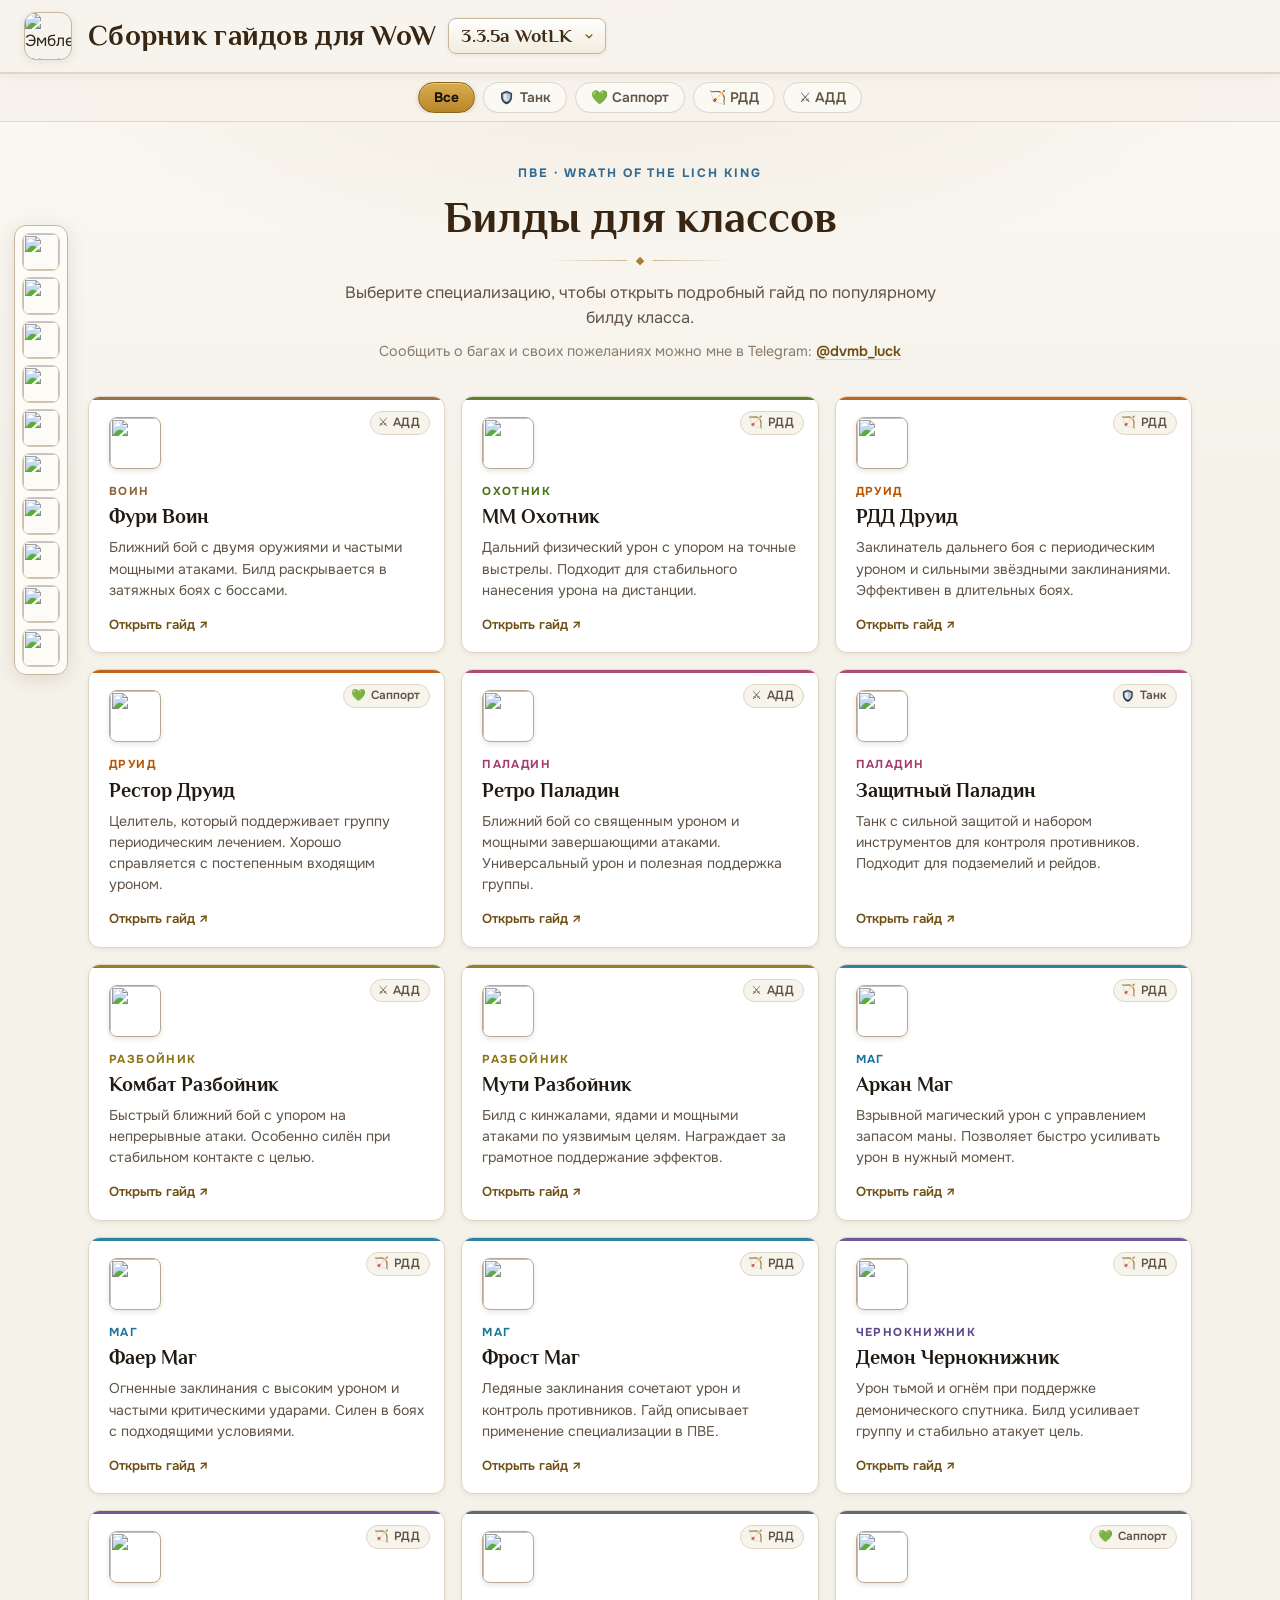
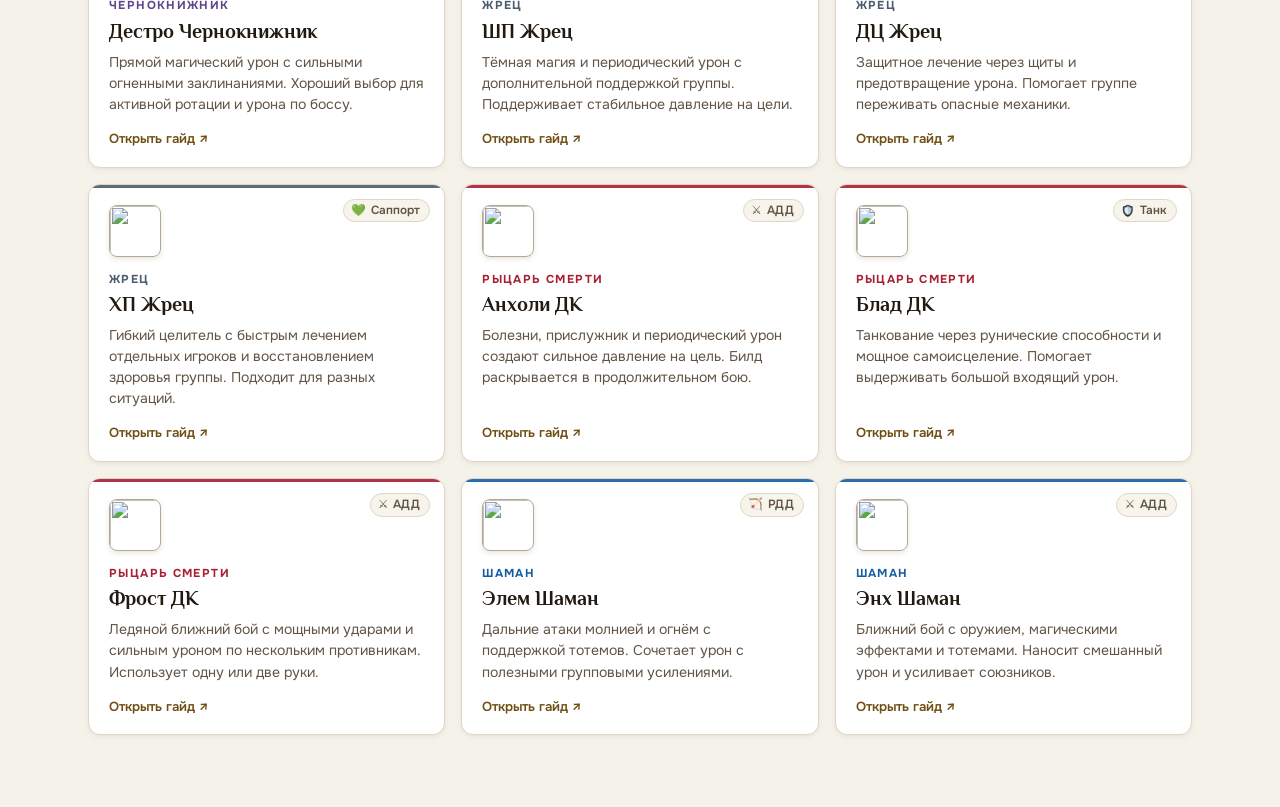
==== commit 9833e5fb: "minor changes" ====
--- a/index.html
+++ b/index.html
@@ -3,7 +3,7 @@
 <head>
     <meta charset="UTF-8">
     <meta name="viewport" content="width=device-width, initial-scale=1.0">
-    <meta name="theme-color" content="#0a0c11">
+    <meta name="theme-color" content="#f5f2ea">
     <link rel="icon" type="image/svg+xml" href="icon.svg">
     <title>Сборник гайдов для WoW 3.3.5</title>
     <link rel="preconnect" href="https://fonts.googleapis.com">
@@ -21,12 +21,19 @@
                     src="https://img.icons8.com/win10/1200/world-of-warcraft.jpg"
                     alt="Эмблема World of Warcraft"
                 >
-                <h1>Сборник гайдов для WoW 3.3.5a</h1>
+                <h1 class="site-title">
+                    <span class="site-title-text">Сборник гайдов для WoW</span>
+                    <span class="version-select-wrap">
+                        <select id="version-select" class="version-select" aria-label="Выберите версию WoW" onchange="if(this.value) window.location.href=this.value;">
+                            <option value="index.html" selected>3.3.5a WotLK</option>
+                            <option value="legion.html">7.3.5 Legion</option>
+                        </select>
+                        <svg class="version-select-arrow" viewBox="0 0 24 24" aria-hidden="true" focusable="false">
+                            <path d="M7 10l5 5 5-5" stroke="currentColor" stroke-width="2.2" stroke-linecap="round" stroke-linejoin="round" fill="none"/>
+                        </svg>
+                    </span>
+                </h1>
             </div>
-            <a href="legion.html" class="header-nav-btn" aria-label="Перейти к гайдам для WoW 7.3.5 Legion">
-                <span class="btn-text">WoW 7.3.5 Legion</span>
-                <span class="btn-arrow" aria-hidden="true">→</span>
-            </a>
         </div>
     </header>
 
--- a/style.css
+++ b/style.css
@@ -1,29 +1,29 @@
 :root {
-    color-scheme: dark;
-
-    /* Поверхности */
-    --bg: #0a0c11;
-    --surface: #12151d;
-    --surface-2: #191d28;
-    --border: #272d3b;
-    --border-strong: #3a4254;
-
-    /* Текст */
-    --text: #ece7da;
-    --muted: #a2a8b6;
-    --dim: #737a8a;
-
-    /* Золото — основной акцент сайта */
-    --gold: #d6b25e;
-    --gold-bright: #f4dc95;
-    --gold-deep: #9c7a2e;
-    --gold-line: rgba(214, 178, 94, .28);
-
-    /* Акцент дополнения (переопределяется ниже) */
-    --accent: #7cc4f0;
-    --accent-glow: rgba(88, 160, 220, .20);
-
-    /* Цвет класса по умолчанию — задаётся карточке из JS */
+    color-scheme: light;
+
+    /* Поверхности (светлый пергамент / бумага в стиле интерфейса WoW) */
+    --bg: #f5f2ea;
+    --bg-alt: #eae3d2;
+    --surface: #ffffff;
+    --surface-2: #fbf9f4;
+    --border: #dfd6c5;
+    --border-strong: #c5b69c;
+
+    /* Текст (глубокий угольно-коричневый / сепия под чернила на пергаменте) */
+    --text: #2a2219;
+    --muted: #615446;
+    --dim: #8a7c6c;
+
+    /* Золото и бронза WoW — благородные, не неоновые */
+    --gold: #a67c2e;
+    --gold-bright: #c99738;
+    --gold-deep: #704f14;
+    --gold-line: rgba(166, 124, 46, .28);
+
+    /* Акцент дополнения (сдержанные спокойные цвета, без неона) */
+    --accent: #2e6b94;
+
+    /* Цвет класса по умолчанию */
     --class-color: var(--gold);
 
     --radius: 12px;
@@ -31,16 +31,14 @@
     --font-body: 'Onest', system-ui, -apple-system, 'Segoe UI', Roboto, Arial, sans-serif;
 }
 
-/* Wrath of the Lich King — ледяной синий */
+/* Wrath of the Lich King — нортрендский синий */
 :root[data-expansion="wotlk"] {
-    --accent: #7cc4f0;
-    --accent-glow: rgba(88, 160, 220, .20);
-}
-
-/* Legion — зелень Скверны */
+    --accent: #2e6b94;
+}
+
+/* Legion — приглушённый зелёный Скверны */
 :root[data-expansion="legion"] {
-    --accent: #a6e05a;
-    --accent-glow: rgba(120, 200, 50, .16);
+    --accent: #3d7828;
 }
 
 * { box-sizing: border-box; }
@@ -52,7 +50,7 @@
 
 html:has(.class-nav-link) { scroll-behavior: smooth; }
 
-::selection { background: rgba(214, 178, 94, .35); color: #fff; }
+::selection { background: rgba(190, 150, 70, .28); color: #1a140c; }
 
 body {
     min-height: 100vh;
@@ -64,9 +62,8 @@
     -webkit-font-smoothing: antialiased;
     background-color: var(--bg);
     background-image:
-        radial-gradient(ellipse 80% 55% at 50% -10%, var(--accent-glow), transparent 70%),
-        radial-gradient(ellipse 60% 40% at 50% 0%, rgba(214, 178, 94, .07), transparent 70%),
-        linear-gradient(180deg, #0e1118, var(--bg) 60%);
+        radial-gradient(ellipse 80% 50% at 50% -5%, rgba(200, 175, 130, .22), transparent 70%),
+        linear-gradient(180deg, #fbf9f4 0%, var(--bg) 500px);
     background-attachment: fixed;
 }
 
@@ -76,11 +73,12 @@
     position: sticky;
     top: 0;
     z-index: 10;
-    padding: 14px 24px;
-    background: rgba(10, 12, 17, .86);
-    border-bottom: 1px solid var(--gold-line);
+    padding: 12px 24px;
+    background: rgba(247, 244, 237, .94);
+    border-bottom: 2px solid var(--border);
     backdrop-filter: blur(12px);
     -webkit-backdrop-filter: blur(12px);
+    box-shadow: 0 2px 10px rgba(60, 45, 25, .05);
 }
 
 .header-content {
@@ -100,80 +98,105 @@
 }
 
 .site-icon {
-    width: 52px;
-    height: 52px;
+    width: 48px;
+    height: 48px;
     flex: 0 0 auto;
     object-fit: cover;
-    border: 1px solid var(--gold-line);
+    border: 1px solid var(--border-strong);
     border-radius: var(--radius);
-    box-shadow: 0 0 0 3px rgba(214, 178, 94, .06), 0 4px 14px rgba(0, 0, 0, .5);
-}
-
-h1 {
+    box-shadow: 0 2px 8px rgba(60, 45, 25, .1);
+}
+
+h1, .site-title {
     min-width: 0;
     margin: 0;
-    font: 700 clamp(1.2rem, 2.6vw, 1.85rem)/1.2 var(--font-title);
+    font: 700 clamp(1.15rem, 2.5vw, 1.8rem)/1.25 var(--font-title);
     letter-spacing: .01em;
-    color: var(--gold-bright);
-    background: linear-gradient(180deg, #fbeab5 10%, var(--gold) 90%);
-    -webkit-background-clip: text;
-    background-clip: text;
-    -webkit-text-fill-color: transparent;
-}
-
-.header-nav-btn {
     display: inline-flex;
     align-items: center;
-    gap: 8px;
-    padding: 10px 16px;
-    background: rgba(214, 178, 94, .08);
-    border: 1px solid var(--gold-line);
-    border-radius: 10px;
-    color: var(--gold-bright);
+    flex-wrap: wrap;
+    gap: 8px 12px;
+}
+
+.site-title-text {
+    color: #382613;
+}
+
+.version-select-wrap {
+    position: relative;
+    display: inline-flex;
+    align-items: center;
+    vertical-align: middle;
+}
+
+.version-select {
+    appearance: none;
+    -webkit-appearance: none;
+    -moz-appearance: none;
+    margin: 0;
+    padding: 5px 32px 5px 12px;
+    font-family: var(--font-title);
+    font-size: clamp(0.92rem, 1.8vw, 1.2rem);
+    font-weight: 700;
+    line-height: 1.25;
+    letter-spacing: .01em;
+    color: #3f2c15;
+    background: linear-gradient(180deg, #ffffff, #f2ecde);
+    border: 1px solid var(--border-strong);
+    border-radius: 8px;
+    box-shadow: 0 1px 4px rgba(70, 50, 25, .08), inset 0 1px 0 rgba(255, 255, 255, .9);
+    cursor: pointer;
+    transition: border-color .15s ease, background .15s ease, box-shadow .15s ease;
+}
+
+.version-select:hover {
+    border-color: var(--gold);
+    background: linear-gradient(180deg, #ffffff, #ebe2d0);
+    box-shadow: 0 2px 8px rgba(70, 50, 25, .14);
+    color: #261908;
+}
+
+.version-select:focus-visible {
+    outline: 2px solid var(--gold);
+    outline-offset: 2px;
+}
+
+.version-select-arrow {
+    position: absolute;
+    right: 10px;
+    top: 50%;
+    transform: translateY(-50%);
+    width: 14px;
+    height: 14px;
+    color: var(--gold-deep);
+    pointer-events: none;
+    transition: transform .15s ease, color .15s ease;
+}
+
+.version-select-wrap:hover .version-select-arrow {
+    color: var(--gold);
+}
+
+.version-select option {
+    background-color: #fdfbf7;
+    color: var(--text);
     font-family: var(--font-body);
-    font-size: .88rem;
-    font-weight: 600;
-    text-decoration: none;
-    transition: background .2s ease, border-color .2s ease, color .2s ease, transform .15s ease;
-    white-space: nowrap;
-    cursor: pointer;
-    flex-shrink: 0;
-}
-
-.header-nav-btn:hover {
-    background: rgba(214, 178, 94, .18);
-    border-color: var(--gold);
-    color: #fff;
-}
-
-.header-nav-btn:active { transform: translateY(1px); }
-
-.header-nav-btn:focus-visible {
-    outline: 2px solid var(--gold-bright);
-    outline-offset: 3px;
-}
-
-.btn-arrow {
-    display: inline-block;
-    font-size: 1.1em;
-    line-height: 1;
-    transition: transform .15s ease;
-}
-
-.header-nav-btn:hover .btn-arrow { transform: translateX(3px); }
-.header-nav-btn.btn-back:hover .btn-arrow { transform: translateX(-3px); }
+    font-size: 0.95rem;
+    font-weight: 500;
+    padding: 8px 12px;
+}
 
 /* ---------- Фильтр по ролям ---------- */
 
 .role-filters {
     position: sticky;
-    top: var(--header-height, 81px);
+    top: var(--header-height, 75px);
     z-index: 9;
-    padding: 10px 24px;
-    background: rgba(14, 17, 24, .86);
+    padding: 8px 24px;
+    background: rgba(247, 243, 235, .94);
     border-bottom: 1px solid var(--border);
-    backdrop-filter: blur(12px);
-    -webkit-backdrop-filter: blur(12px);
+    backdrop-filter: blur(10px);
+    -webkit-backdrop-filter: blur(10px);
 }
 
 .role-filters-content {
@@ -193,17 +216,18 @@
     display: inline-flex;
     align-items: center;
     gap: 6px;
-    padding: 7px 16px;
+    padding: 6px 15px;
     border: 1px solid var(--border);
     border-radius: 999px;
-    background: rgba(255, 255, 255, .03);
+    background: #fbf9f4;
     color: var(--muted);
     font-family: var(--font-body);
     font-size: .86rem;
     font-weight: 600;
     cursor: pointer;
-    transition: background .15s, border-color .15s, color .15s;
+    transition: background .15s, border-color .15s, color .15s, box-shadow .15s;
     white-space: nowrap;
+    box-shadow: 0 1px 2px rgba(60, 45, 25, .04);
 }
 
 .role-icon-shield {
@@ -215,25 +239,27 @@
 }
 
 .role-btn:hover {
-    background: rgba(255, 255, 255, .07);
+    background: #ede5d4;
     border-color: var(--border-strong);
     color: var(--text);
 }
 
 .role-btn.active {
-    background: linear-gradient(180deg, #e6c777, #c29a43);
-    border-color: var(--gold-bright);
-    color: #1c1505;
+    background: linear-gradient(180deg, #d8ad52, #b88628);
+    border-color: #8c6317;
+    color: #1a1204;
+    font-weight: 700;
+    box-shadow: 0 1px 4px rgba(80, 55, 15, .22), inset 0 1px 0 rgba(255, 255, 255, .35);
 }
 
 .role-btn:focus-visible {
-    outline: 2px solid var(--gold-bright);
+    outline: 2px solid var(--gold);
     outline-offset: 2px;
 }
 
 /* ---------- Основная часть ---------- */
 
-main { padding: 48px 24px 80px; }
+main { padding: 42px 24px 72px; }
 
 .guide-section {
     width: min(1320px, 100%);
@@ -242,52 +268,47 @@
 
 .section-heading {
     max-width: 640px;
-    margin: 0 auto 36px;
+    margin: 0 auto 34px;
     text-align: center;
 }
 
 .eyebrow {
-    margin: 0 0 12px;
+    margin: 0 0 10px;
     color: var(--accent);
     font-size: .76rem;
     font-weight: 700;
-    letter-spacing: .18em;
+    letter-spacing: .16em;
     text-transform: uppercase;
 }
 
 h2 {
     margin: 0;
-    font: 700 clamp(2rem, 4.5vw, 3rem)/1.15 var(--font-title);
-    color: var(--gold-bright);
-    background: linear-gradient(180deg, #fff3cf, var(--gold) 95%);
-    -webkit-background-clip: text;
-    background-clip: text;
-    -webkit-text-fill-color: transparent;
+    font: 700 clamp(1.85rem, 4.2vw, 2.75rem)/1.15 var(--font-title);
+    color: #382613;
 }
 
 /* Декоративный разделитель под заголовком */
 h2::after {
     content: '◆';
     display: block;
-    width: 200px;
-    margin: 14px auto 0;
+    width: 180px;
+    margin: 12px auto 0;
     font: 400 .7rem/1 var(--font-body);
     color: var(--gold);
-    -webkit-text-fill-color: var(--gold);
-    background: linear-gradient(90deg, transparent, var(--gold-deep) 43%, transparent 43% 57%, var(--gold-deep) 57%, transparent) center / 100% 1px no-repeat;
+    background: linear-gradient(90deg, transparent, #c7b594 43%, transparent 43% 57%, #c7b594 57%, transparent) center / 100% 1px no-repeat;
 }
 
 .section-description {
-    margin: 16px 0 0;
+    margin: 14px 0 0;
     color: var(--muted);
-    font-size: 1.04rem;
+    font-size: 1.02rem;
     line-height: 1.55;
 }
 
 .contact-note { margin: 10px 0 0; color: var(--dim); font-size: .9rem; }
 
 .contact-note a {
-    color: var(--gold);
+    color: var(--gold-deep);
     font-weight: 600;
     text-decoration: underline;
     text-decoration-color: var(--gold-line);
@@ -295,33 +316,31 @@
     transition: color .15s, text-decoration-color .15s;
 }
 
-.contact-note a:hover { color: var(--gold-bright); text-decoration-color: currentColor; }
-.contact-note a:focus-visible { outline: 2px solid var(--gold-bright); outline-offset: 3px; border-radius: 3px; }
+.contact-note a:hover { color: var(--gold); text-decoration-color: currentColor; }
+.contact-note a:focus-visible { outline: 2px solid var(--gold); outline-offset: 3px; border-radius: 3px; }
 
 /* ---------- Карточки ---------- */
 
 .guide-grid {
     display: grid;
     grid-template-columns: repeat(3, minmax(0, 1fr));
-    gap: 18px;
+    gap: 16px;
 }
 
 .guide-card {
     position: relative;
-    min-height: 244px;
-    padding: 22px 22px 18px;
+    min-height: 230px;
+    padding: 20px 20px 18px;
     display: flex;
     flex-direction: column;
     align-items: flex-start;
     overflow: hidden;
     color: var(--text);
     text-decoration: none;
-    background:
-        radial-gradient(circle at 0% 0%, color-mix(in srgb, var(--class-color) 11%, transparent), transparent 55%),
-        linear-gradient(180deg, var(--surface-2), var(--surface));
+    background: #ffffff;
     border: 1px solid var(--border);
     border-radius: var(--radius);
-    box-shadow: 0 1px 0 rgba(255, 255, 255, .03) inset, 0 6px 18px rgba(0, 0, 0, .35);
+    box-shadow: 0 2px 6px rgba(50, 40, 25, .05), 0 1px 2px rgba(50, 40, 25, .03);
     transition: transform .18s ease, border-color .18s ease, box-shadow .18s ease;
 }
 
@@ -330,31 +349,28 @@
     content: '';
     position: absolute;
     inset: 0 0 auto 0;
-    height: 2px;
-    background: linear-gradient(90deg, var(--class-color), transparent 75%);
-    opacity: .85;
+    height: 3px;
+    background: var(--class-color);
+    opacity: .9;
 }
 
 .guide-card:hover {
     transform: translateY(-3px);
-    border-color: color-mix(in srgb, var(--class-color) 55%, var(--border));
-    box-shadow:
-        0 1px 0 rgba(255, 255, 255, .04) inset,
-        0 14px 32px rgba(0, 0, 0, .5),
-        0 0 24px color-mix(in srgb, var(--class-color) 14%, transparent);
-}
-
-.guide-card:focus-visible { outline: 2px solid var(--gold-bright); outline-offset: 3px; }
+    border-color: var(--border-strong);
+    box-shadow: 0 8px 20px rgba(50, 40, 25, .10), 0 2px 6px rgba(50, 40, 25, .04);
+}
+
+.guide-card:focus-visible { outline: 2px solid var(--gold); outline-offset: 3px; }
 
 .guide-card[id] { scroll-margin-top: 150px; }
 
 .guide-icon {
-    width: 56px;
-    height: 56px;
-    margin-bottom: 16px;
-    border: 1px solid color-mix(in srgb, var(--class-color) 60%, #000);
-    border-radius: 10px;
-    box-shadow: 0 0 0 3px color-mix(in srgb, var(--class-color) 12%, transparent), 0 4px 10px rgba(0, 0, 0, .5);
+    width: 52px;
+    height: 52px;
+    margin-bottom: 14px;
+    border: 1px solid #b8a892;
+    border-radius: 8px;
+    box-shadow: 0 2px 5px rgba(50, 40, 25, .12);
 }
 
 .guide-card-text {
@@ -374,39 +390,39 @@
 
 .guide-name {
     margin-top: 4px;
-    color: #fff;
-    font: 700 1.3rem/1.25 var(--font-title);
+    color: #211a13;
+    font: 700 1.25rem/1.25 var(--font-title);
 }
 
 .guide-description {
-    margin-top: 10px;
+    margin-top: 8px;
     color: var(--muted);
-    font-size: .9rem;
-    line-height: 1.55;
+    font-size: .88rem;
+    line-height: 1.5;
 }
 
 .guide-action {
     margin-top: auto;
-    padding-top: 16px;
-    color: var(--gold);
+    padding-top: 14px;
+    color: var(--gold-deep);
     font-size: .82rem;
     font-weight: 600;
     transition: color .15s;
 }
 
-.guide-card:hover .guide-action { color: var(--gold-bright); }
+.guide-card:hover .guide-action { color: var(--gold); }
 
 .guide-role-badge {
     position: absolute;
-    top: 16px;
-    right: 16px;
+    top: 14px;
+    right: 14px;
     display: inline-flex;
     align-items: center;
     gap: 5px;
-    padding: 4px 10px 4px 8px;
+    padding: 3px 9px 3px 7px;
     border: 1px solid var(--border);
     border-radius: 999px;
-    background: rgba(255, 255, 255, .04);
+    background: #f7f4ec;
     color: var(--muted);
     font-size: .74rem;
     font-weight: 600;
@@ -427,7 +443,7 @@
     text-align: center;
     color: var(--muted);
     font-size: 1rem;
-    background: rgba(255, 255, 255, .02);
+    background: #fdfbf7;
     border: 1px dashed var(--border-strong);
     border-radius: var(--radius);
 }
@@ -441,28 +457,28 @@
     left: 14px;
     display: flex;
     flex-direction: column;
-    gap: 7px;
+    gap: 6px;
     max-height: calc(100vh - 32px);
-    padding: 8px;
+    padding: 7px;
     overflow-y: auto;
     scrollbar-width: none;
     transform: translateY(-50%);
-    background: rgba(18, 21, 29, .9);
-    border: 1px solid var(--border);
-    border-radius: 14px;
-    box-shadow: 0 10px 30px rgba(0, 0, 0, .55);
-    backdrop-filter: blur(10px);
-    -webkit-backdrop-filter: blur(10px);
+    background: rgba(253, 251, 247, .94);
+    border: 1px solid var(--border-strong);
+    border-radius: 12px;
+    box-shadow: 0 4px 18px rgba(50, 40, 25, .12);
+    backdrop-filter: blur(8px);
+    -webkit-backdrop-filter: blur(8px);
 }
 
 .class-nav::-webkit-scrollbar { display: none; }
 
 .class-nav-link {
     display: block;
-    width: 40px;
-    height: 40px;
-    border: 1px solid var(--border-strong);
-    border-radius: 9px;
+    width: 38px;
+    height: 38px;
+    border: 1px solid #d4c8b6;
+    border-radius: 8px;
     overflow: hidden;
     transition: border-color .15s, transform .15s, box-shadow .15s;
 }
@@ -470,7 +486,7 @@
 .class-nav-link:hover,
 .class-nav-link:focus-visible {
     border-color: var(--class-color);
-    box-shadow: 0 0 0 2px color-mix(in srgb, var(--class-color) 35%, transparent);
+    box-shadow: 0 0 0 2px color-mix(in srgb, var(--class-color) 40%, transparent);
     transform: scale(1.08);
     outline: none;
 }
@@ -502,21 +518,30 @@
         overflow-y: hidden;
         transform: none;
     }
-    .class-nav-link { flex: 0 0 40px; }
+    .class-nav-link { flex: 0 0 38px; }
     .class-nav-link:hover, .class-nav-link:focus-visible { transform: none; }
-    main { padding: 36px 16px 100px; }
+    main { padding: 32px 16px 96px; }
 }
 
 @media (max-width: 600px) {
-    .site-header { padding: 12px 16px; }
-    .header-content { gap: 14px; }
+    .site-header { padding: 10px 16px; }
+    .header-content { gap: 12px; }
     .header-brand { gap: 12px; }
-    .site-icon { width: 44px; height: 44px; border-radius: 10px; }
-    .header-nav-btn { padding: 8px 12px; font-size: .8rem; }
-    .role-filters { top: var(--header-height, 69px); padding: 8px 12px; }
-    .role-btn { padding: 6px 13px; font-size: .8rem; }
-    main { padding: 26px 12px 96px; }
-    .section-heading { margin-bottom: 22px; }
+    .site-icon { width: 42px; height: 42px; border-radius: 8px; }
+    .version-select {
+        padding: 4px 26px 4px 10px;
+        font-size: clamp(0.86rem, 3.4vw, 1.1rem);
+        border-radius: 7px;
+    }
+    .version-select-arrow {
+        right: 7px;
+        width: 12px;
+        height: 12px;
+    }
+    .role-filters { top: var(--header-height, 65px); padding: 7px 12px; }
+    .role-btn { padding: 5px 12px; font-size: .8rem; }
+    main { padding: 24px 12px 90px; }
+    .section-heading { margin-bottom: 20px; }
 
     .guide-grid { grid-template-columns: 1fr; gap: 10px; }
 
@@ -527,29 +552,24 @@
         padding: 16px;
     }
 
-    .guide-icon { flex: 0 0 auto; margin-bottom: 0; }
-
+    .guide-icon { flex: 0 0 auto; margin-bottom: 0; width: 48px; height: 48px; }
     .guide-role-badge { top: 12px; right: 12px; }
-
     .guide-name { font-size: 1.15rem; }
-    .guide-description { margin-top: 6px; font-size: .86rem; }
-    .guide-action { margin-top: 10px; padding-top: 0; }
+    .guide-description { margin-top: 6px; font-size: .85rem; }
+    .guide-action { margin-top: 8px; padding-top: 0; }
 }
 
 @media (max-width: 480px) {
-    .header-content { flex-direction: column; align-items: stretch; gap: 10px; }
-    h1 { font-size: clamp(1.1rem, 5vw, 1.4rem); }
-    .header-nav-btn { justify-content: center; width: 100%; }
+    h1, .site-title { font-size: clamp(1.05rem, 4.8vw, 1.35rem); }
     .eyebrow { font-size: .68rem; }
     .section-description { font-size: .95rem; }
-    .guide-icon { width: 48px; height: 48px; }
 }
 
 /* На узких экранах в бейдже остаётся только иконка роли */
 @media (max-width: 390px) {
-    .guide-role-badge { padding: 4px 7px; }
+    .guide-role-badge { padding: 3px 6px; }
     .guide-role-badge::after { content: none; }
-    .guide-description { font-size: .84rem; }
+    .guide-description { font-size: .83rem; }
 }
 
 @media (prefers-reduced-motion: reduce) {
